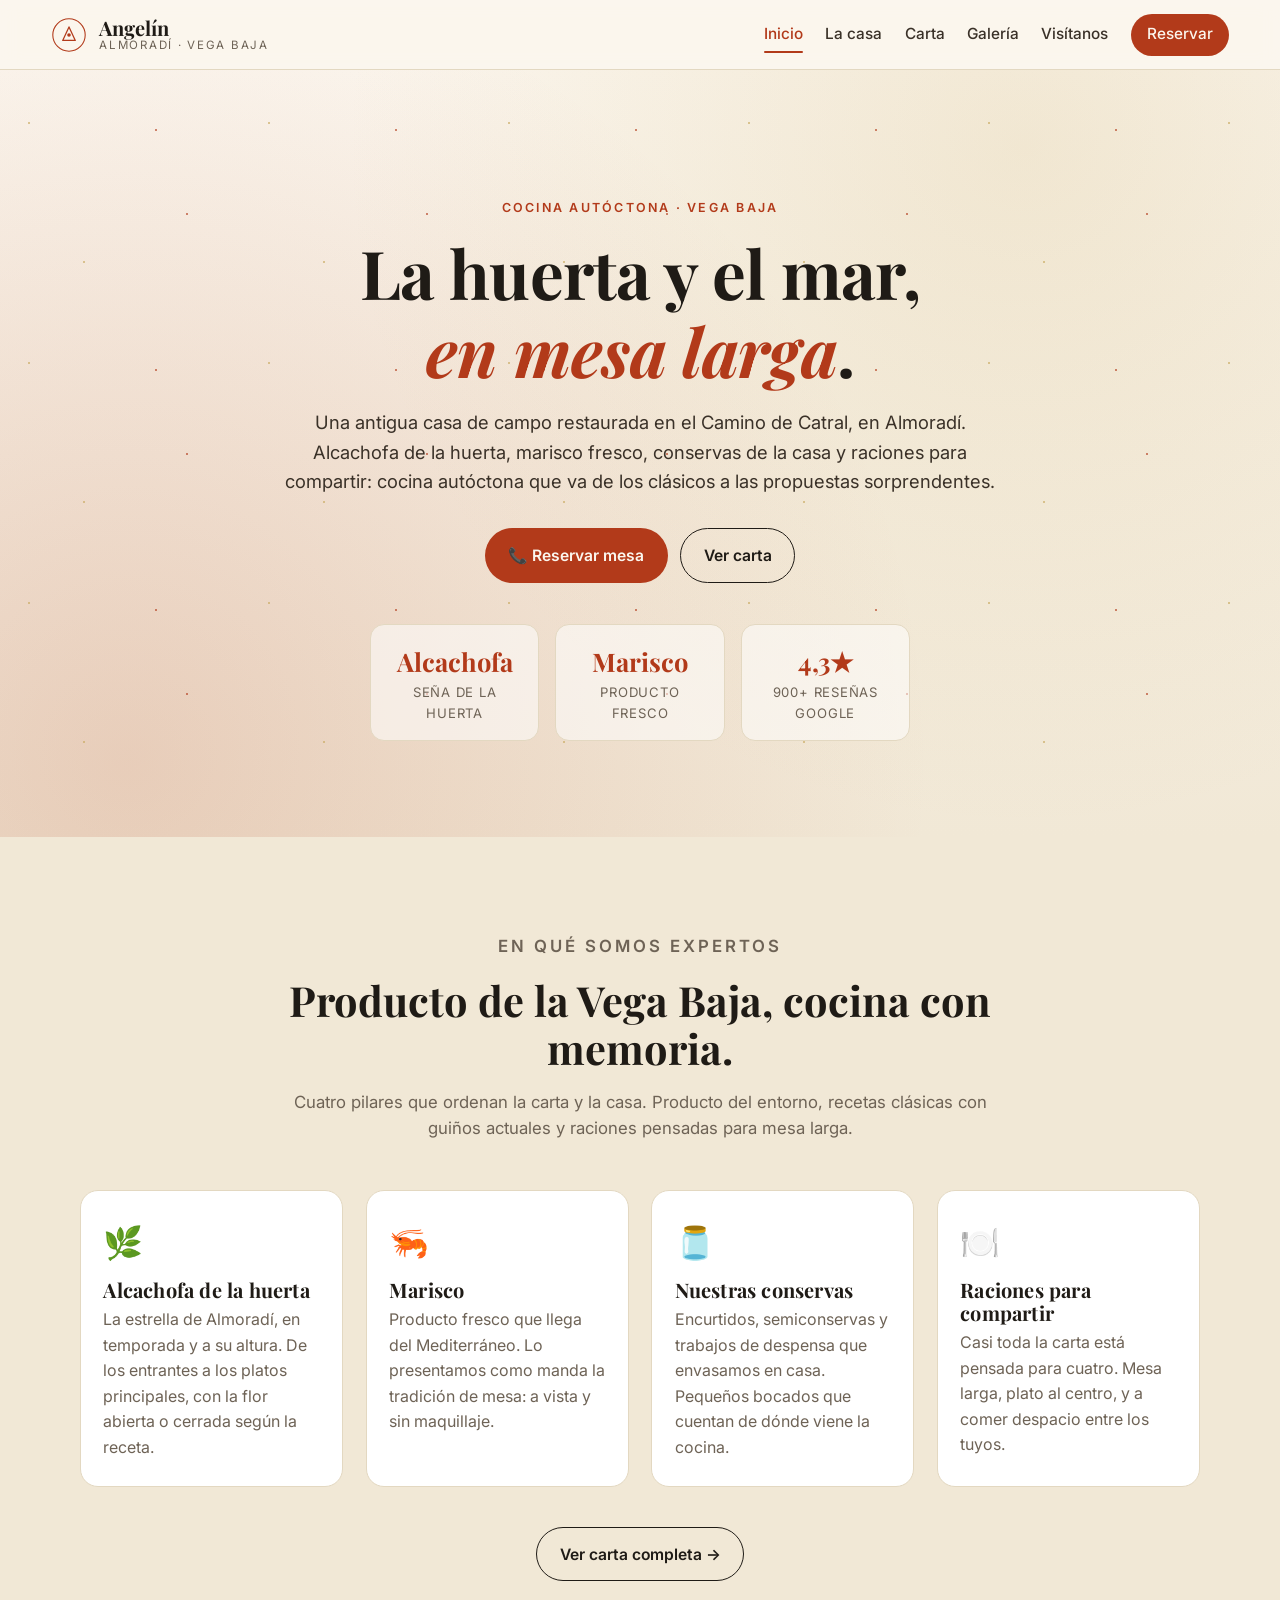
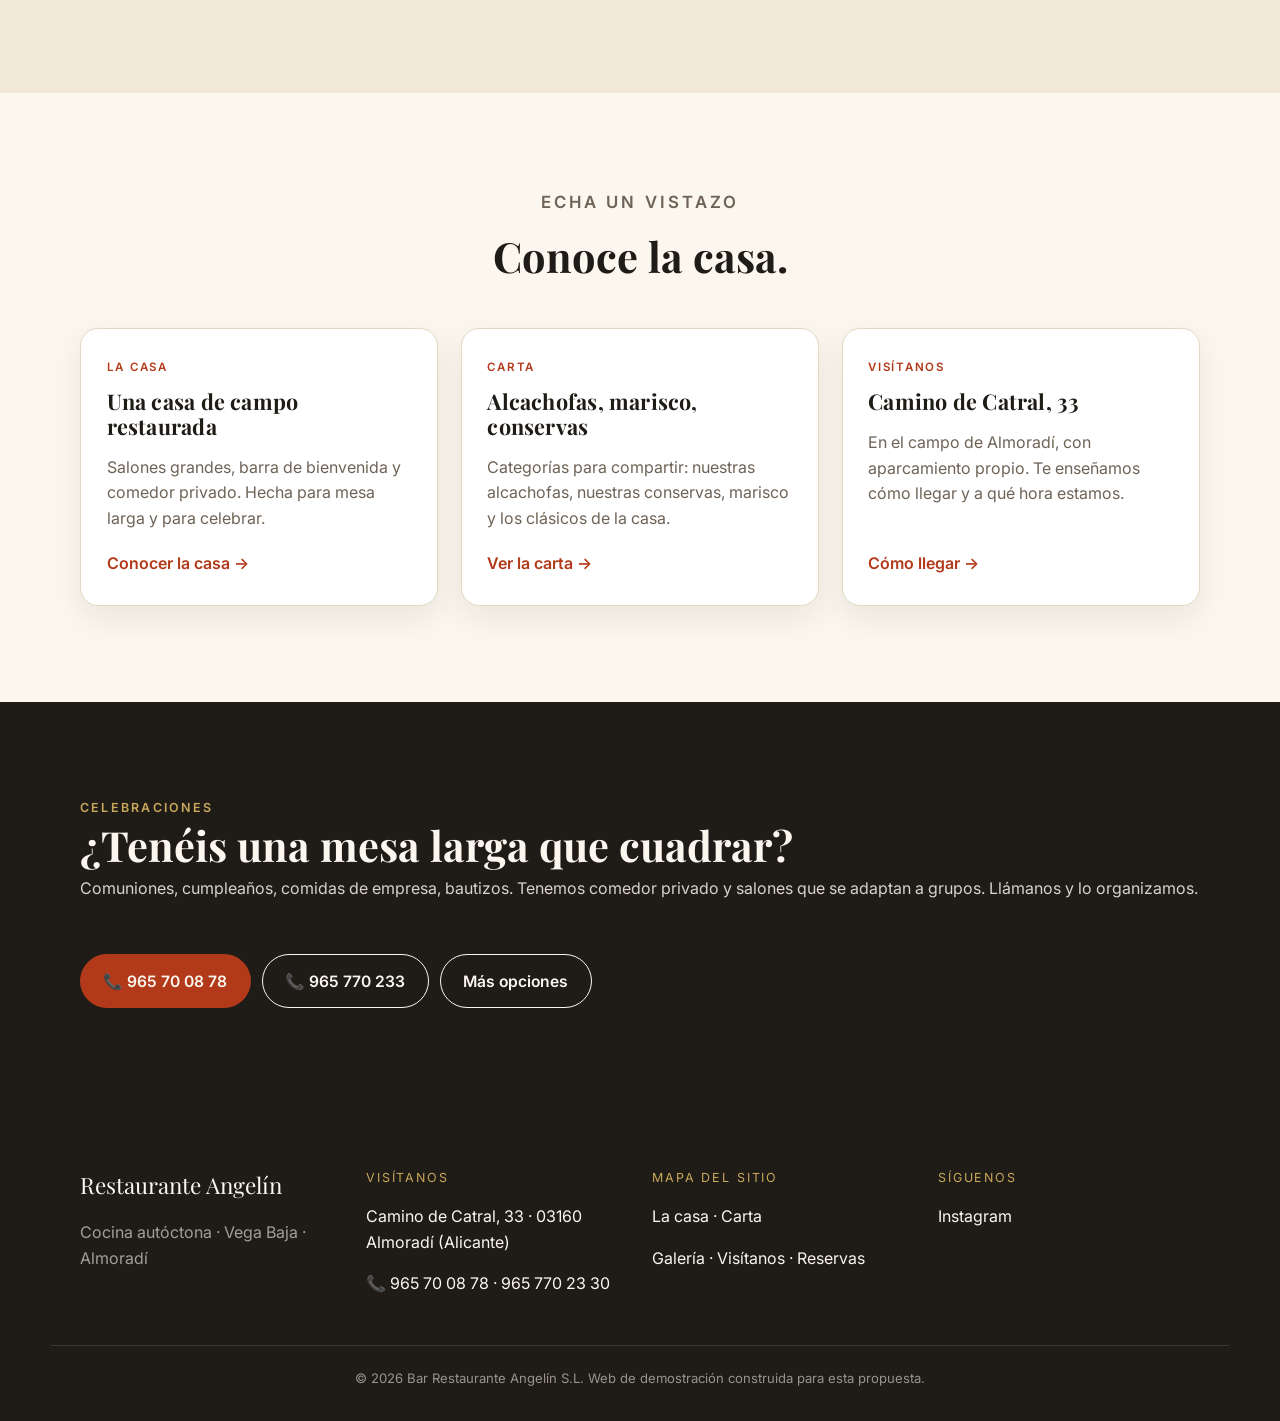
==== index.html @ 783baac9 "﻿chore: web inicial para Restaurante Angelin" ====
<!doctype html>
<html lang="es">
<head>
  <meta charset="utf-8">
  <meta name="viewport" content="width=device-width, initial-scale=1">
  <title>Restaurante Angelín — Almoradí · La huerta y el mar, en mesa larga</title>
  <meta name="description" content="Restaurante Angelín en Almoradí: cocina autóctona de la Vega Baja en una antigua casa de campo restaurada. Alcachofa de la huerta, marisco, conservas de la casa y raciones para compartir. Reservas 965 70 08 78.">
  <meta name="theme-color" content="#1f1b16">
  <link rel="icon" type="image/svg+xml" href="assets/img/favicon.svg">

  <meta property="og:type" content="restaurant">
  <meta property="og:title" content="Restaurante Angelín · Almoradí">
  <meta property="og:description" content="Cocina de la Vega Baja en una casa de campo restaurada. Alcachofa, marisco y raciones para compartir.">
  <meta property="og:locale" content="es_ES">

  <link rel="preconnect" href="https://fonts.googleapis.com">
  <link rel="preconnect" href="https://fonts.gstatic.com" crossorigin>
  <link href="https://fonts.googleapis.com/css2?family=Inter:wght@400;500;600&family=Playfair+Display:ital,wght@0,500;0,700;1,500&display=swap" rel="stylesheet">
  <link rel="stylesheet" href="assets/css/styles.css">

  <script type="application/ld+json">
  {
    "@context": "https://schema.org",
    "@type": "Restaurant",
    "name": "Bar Restaurante Angelín",
    "telephone": "+34965700878",
    "priceRange": "€€€",
    "servesCuisine": ["Mediterránea", "Vega Baja", "Marisco", "Tradicional"],
    "address": {
      "@type": "PostalAddress",
      "streetAddress": "Camino de Catral, 33",
      "addressLocality": "Almoradí",
      "addressRegion": "Alicante",
      "postalCode": "03160",
      "addressCountry": "ES"
    },
    "sameAs": [
      "https://www.instagram.com/barrestauranteangelin/",
      "https://restauranteangelin.webnode.es/"
    ]
  }
  </script>
</head>
<body>
<a class="skip-link" href="#contenido">Saltar al contenido</a>

<header class="site-header">
  <a class="brand" href="index.html" aria-label="Inicio">
    <span class="brand-mark" aria-hidden="true">
      <svg viewBox="0 0 40 40" width="36" height="36"><circle cx="20" cy="20" r="18" fill="none" stroke="currentColor" stroke-width="1.2"/><path d="M13 26 L20 11 L27 26 Z" fill="none" stroke="currentColor" stroke-width="1.4" stroke-linejoin="round"/><circle cx="20" cy="20" r="2" fill="currentColor"/></svg>
    </span>
    <span class="brand-text">
      <span class="brand-name">Angelín</span>
      <span class="brand-since">Almoradí · Vega Baja</span>
    </span>
  </a>
  <button class="nav-toggle" type="button" aria-expanded="false" aria-controls="menu-principal"><span class="sr-only">Abrir menú</span><span class="bars" aria-hidden="true"></span></button>
  <nav id="menu-principal" class="site-nav" aria-label="Principal">
    <a href="index.html" class="is-active">Inicio</a>
    <a href="historia.html">La casa</a>
    <a href="carta.html">Carta</a>
    <a href="galeria.html">Galería</a>
    <a href="visitanos.html">Visítanos</a>
    <a href="reservas.html" class="nav-cta">Reservar</a>
  </nav>
</header>

<main id="contenido">

  <section class="hero">
    <div class="hero-art" aria-hidden="true"></div>
    <div class="hero-inner">
      <p class="kicker">Cocina autóctona · Vega Baja</p>
      <h1>La huerta y el mar,<br><em>en mesa larga</em>.</h1>
      <p class="lede">Una antigua casa de campo restaurada en el Camino de Catral, en Almoradí. Alcachofa de la huerta, marisco fresco, conservas de la casa y raciones para compartir: cocina autóctona que va de los clásicos a las propuestas sorprendentes.</p>
      <div class="hero-cta">
        <a class="btn btn-primary" href="reservas.html">📞 Reservar mesa</a>
        <a class="btn btn-ghost" href="carta.html">Ver carta</a>
      </div>
      <ul class="hero-stats" role="list">
        <li><strong>Alcachofa</strong><span>seña de la huerta</span></li>
        <li><strong>Marisco</strong><span>producto fresco</span></li>
        <li><strong>4,3★</strong><span>900+ reseñas Google</span></li>
      </ul>
    </div>
  </section>

  <section class="section section-cocina">
    <div class="container">
      <header class="section-head">
        <p class="kicker">En qué somos expertos</p>
        <h2>Producto de la Vega Baja, cocina con memoria.</h2>
        <p>Cuatro pilares que ordenan la carta y la casa. Producto del entorno, recetas clásicas con guiños actuales y raciones pensadas para mesa larga.</p>
      </header>
      <ul class="pillars" role="list">
        <li>
          <span class="pillar-icon" aria-hidden="true">🌿</span>
          <h3>Alcachofa de la huerta</h3>
          <p>La estrella de Almoradí, en temporada y a su altura. De los entrantes a los platos principales, con la flor abierta o cerrada según la receta.</p>
        </li>
        <li>
          <span class="pillar-icon" aria-hidden="true">🦐</span>
          <h3>Marisco</h3>
          <p>Producto fresco que llega del Mediterráneo. Lo presentamos como manda la tradición de mesa: a vista y sin maquillaje.</p>
        </li>
        <li>
          <span class="pillar-icon" aria-hidden="true">🫙</span>
          <h3>Nuestras conservas</h3>
          <p>Encurtidos, semiconservas y trabajos de despensa que envasamos en casa. Pequeños bocados que cuentan de dónde viene la cocina.</p>
        </li>
        <li>
          <span class="pillar-icon" aria-hidden="true">🍽️</span>
          <h3>Raciones para compartir</h3>
          <p>Casi toda la carta está pensada para cuatro. Mesa larga, plato al centro, y a comer despacio entre los tuyos.</p>
        </li>
      </ul>
      <p class="centered-cta"><a class="btn btn-ghost" href="carta.html">Ver carta completa →</a></p>
    </div>
  </section>

  <section class="section section-explora">
    <div class="container">
      <header class="section-head">
        <p class="kicker">Echa un vistazo</p>
        <h2>Conoce la casa.</h2>
      </header>
      <div class="explore-grid">
        <a class="explore-card" href="historia.html">
          <span class="explore-tag">La casa</span>
          <h3>Una casa de campo restaurada</h3>
          <p>Salones grandes, barra de bienvenida y comedor privado. Hecha para mesa larga y para celebrar.</p>
          <span class="explore-link">Conocer la casa →</span>
        </a>
        <a class="explore-card" href="carta.html">
          <span class="explore-tag">Carta</span>
          <h3>Alcachofas, marisco, conservas</h3>
          <p>Categorías para compartir: nuestras alcachofas, nuestras conservas, marisco y los clásicos de la casa.</p>
          <span class="explore-link">Ver la carta →</span>
        </a>
        <a class="explore-card" href="visitanos.html">
          <span class="explore-tag">Visítanos</span>
          <h3>Camino de Catral, 33</h3>
          <p>En el campo de Almoradí, con aparcamiento propio. Te enseñamos cómo llegar y a qué hora estamos.</p>
          <span class="explore-link">Cómo llegar →</span>
        </a>
      </div>
    </div>
  </section>

  <section class="section section-reservas">
    <div class="container reserve-strip">
      <div>
        <p class="kicker">Celebraciones</p>
        <h2>¿Tenéis una mesa larga que cuadrar?</h2>
        <p>Comuniones, cumpleaños, comidas de empresa, bautizos. Tenemos comedor privado y salones que se adaptan a grupos. Llámanos y lo organizamos.</p>
      </div>
      <div class="reserve-actions">
        <a class="btn btn-primary" href="tel:+34965700878">📞 965 70 08 78</a>
        <a class="btn btn-ghost" href="tel:+34965770233">📞 965 770 233</a>
        <a class="btn btn-ghost" href="reservas.html">Más opciones</a>
      </div>
    </div>
  </section>

</main>

<footer class="site-footer">
  <div class="container footer-grid">
    <div>
      <p class="footer-brand">Restaurante Angelín</p>
      <p class="muted">Cocina autóctona · Vega Baja · Almoradí</p>
    </div>
    <div>
      <p class="footer-title">Visítanos</p>
      <p>Camino de Catral, 33 · 03160 Almoradí (Alicante)</p>
      <p>📞 965 70 08 78 · 965 770 23 30</p>
    </div>
    <div>
      <p class="footer-title">Mapa del sitio</p>
      <p><a href="historia.html">La casa</a> · <a href="carta.html">Carta</a></p>
      <p><a href="galeria.html">Galería</a> · <a href="visitanos.html">Visítanos</a> · <a href="reservas.html">Reservas</a></p>
    </div>
    <div>
      <p class="footer-title">Síguenos</p>
      <p><a href="https://www.instagram.com/barrestauranteangelin/" rel="noopener" target="_blank">Instagram</a></p>
    </div>
  </div>
  <p class="legal">© <span id="anyo"></span> Bar Restaurante Angelín S.L. Web de demostración construida para esta propuesta.</p>
</footer>

<script src="assets/js/main.js" defer></script>
</body>
</html>
---- assets/css/styles.css ----
/* ============ Cervecería El Ángel — estilos ============ */
:root {
  --cream: #fbf6ee;
  --cream-2: #f1e8d6;
  --ink: #1f1b16;
  --ink-2: #3a3128;
  --muted: #6e6356;
  --line: #e3d8c1;
  --terracota: #b23a1a;
  --terracota-d: #8c2d12;
  --oro: #c8a85b;
  --shadow: 0 12px 32px rgba(31, 27, 22, 0.08);
}

* { box-sizing: border-box; }
html { scroll-behavior: smooth; }
body {
  margin: 0;
  font-family: "Inter", system-ui, -apple-system, "Segoe UI", sans-serif;
  font-size: 16px;
  line-height: 1.6;
  color: var(--ink);
  background: var(--cream);
  -webkit-font-smoothing: antialiased;
}

img { max-width: 100%; display: block; }
a { color: var(--terracota); text-decoration: none; }
a:hover, a:focus-visible { text-decoration: underline; text-underline-offset: 3px; }

h1, h2, h3, h4 { font-family: "Playfair Display", Georgia, serif; font-weight: 700; line-height: 1.15; margin: 0 0 .5em; color: var(--ink); }
h1 { font-size: clamp(2.4rem, 5.5vw, 4.2rem); letter-spacing: -0.01em; }
h2 { font-size: clamp(1.8rem, 3.4vw, 2.6rem); }
h3 { font-size: 1.2rem; letter-spacing: 0.01em; }
em { font-style: italic; color: var(--terracota); }

.kicker {
  text-transform: uppercase;
  letter-spacing: 0.18em;
  font-size: 0.78rem;
  color: var(--terracota);
  font-weight: 600;
  margin: 0 0 1rem;
}

.muted { color: var(--muted); }
.small { font-size: 0.85rem; }
.sr-only { position: absolute; width: 1px; height: 1px; overflow: hidden; clip: rect(0 0 0 0); white-space: nowrap; }

.skip-link {
  position: absolute; left: -9999px; top: 0;
  background: var(--ink); color: var(--cream); padding: 12px 16px; z-index: 100;
}
.skip-link:focus { left: 12px; top: 12px; }

.container { width: min(1120px, 92vw); margin: 0 auto; }

/* -------- Header -------- */
.site-header {
  position: sticky; top: 0; z-index: 50;
  display: flex; align-items: center; justify-content: space-between;
  gap: 1rem; padding: 0.85rem 4vw;
  background: rgba(251, 246, 238, 0.86);
  backdrop-filter: saturate(140%) blur(10px);
  -webkit-backdrop-filter: saturate(140%) blur(10px);
  border-bottom: 1px solid var(--line);
}
.brand { display: inline-flex; align-items: center; gap: 0.75rem; color: var(--ink); text-decoration: none; }
.brand-mark { color: var(--terracota); display: inline-flex; }
.brand-text { display: flex; flex-direction: column; line-height: 1.1; }
.brand-name { font-family: "Playfair Display", Georgia, serif; font-weight: 700; font-size: 1.25rem; }
.brand-since { font-size: 0.72rem; letter-spacing: 0.15em; text-transform: uppercase; color: var(--muted); }
.site-nav { display: flex; gap: 1.4rem; align-items: center; }
.site-nav a { color: var(--ink-2); font-weight: 500; font-size: 0.96rem; text-decoration: none; }
.site-nav a:hover { color: var(--terracota); }
.nav-cta {
  background: var(--terracota); color: var(--cream) !important;
  padding: 0.55rem 1rem; border-radius: 999px;
}
.nav-cta:hover { background: var(--terracota-d); text-decoration: none; }

.nav-toggle { display: none; background: none; border: 0; cursor: pointer; padding: 8px; }
.nav-toggle .bars,
.nav-toggle .bars::before,
.nav-toggle .bars::after {
  display: block; width: 22px; height: 2px; background: var(--ink); position: relative;
}
.nav-toggle .bars::before, .nav-toggle .bars::after { content: ""; position: absolute; left: 0; }
.nav-toggle .bars::before { top: -6px; }
.nav-toggle .bars::after { top: 6px; }

@media (max-width: 760px) {
  .nav-toggle { display: block; }
  .site-nav {
    position: absolute; top: 100%; right: 4vw; left: 4vw;
    flex-direction: column; align-items: stretch; gap: 0;
    background: var(--cream); border: 1px solid var(--line); border-radius: 14px;
    padding: 0.5rem; margin-top: 0.5rem; box-shadow: var(--shadow);
    transform: translateY(-8px); opacity: 0; pointer-events: none;
    transition: opacity .18s ease, transform .18s ease;
  }
  .site-nav a { padding: 0.7rem 0.9rem; border-radius: 8px; }
  .site-nav.is-open { transform: translateY(0); opacity: 1; pointer-events: auto; }
}

/* -------- Buttons -------- */
.btn {
  display: inline-flex; align-items: center; gap: 0.45rem;
  padding: 0.85rem 1.4rem;
  border-radius: 999px; border: 1px solid transparent;
  font-weight: 600; font-size: 0.98rem; cursor: pointer;
  text-decoration: none; transition: transform .15s ease, background .15s ease, color .15s ease, border-color .15s ease;
}
.btn:hover { text-decoration: none; transform: translateY(-1px); }
.btn-primary { background: var(--terracota); color: var(--cream); }
.btn-primary:hover { background: var(--terracota-d); color: var(--cream); }
.btn-ghost { background: transparent; color: var(--ink); border-color: var(--ink); }
.btn-ghost:hover { background: var(--ink); color: var(--cream); }

/* -------- Hero -------- */
.hero {
  position: relative; isolation: isolate;
  padding: clamp(5rem, 10vw, 8rem) 4vw clamp(4rem, 8vw, 6rem);
  background:
    radial-gradient(circle at 80% 10%, rgba(200, 168, 91, 0.18), transparent 55%),
    radial-gradient(circle at 10% 90%, rgba(178, 58, 26, 0.16), transparent 60%),
    linear-gradient(180deg, var(--cream) 0%, var(--cream-2) 100%);
  overflow: hidden;
}
.hero-art {
  position: absolute; inset: 0; z-index: -1; opacity: 0.6;
  background-image:
    radial-gradient(2px 2px at 12% 22%, var(--oro) 50%, transparent 51%),
    radial-gradient(2px 2px at 78% 60%, var(--terracota) 50%, transparent 51%),
    radial-gradient(2px 2px at 35% 80%, var(--oro) 50%, transparent 51%),
    radial-gradient(2px 2px at 65% 25%, var(--terracota) 50%, transparent 51%);
  background-size: 240px 240px;
  filter: blur(0.2px);
}
.hero-inner { max-width: 880px; margin: 0 auto; text-align: center; }
.hero h1 { margin: 0 0 1.2rem; }
.hero .lede { font-size: 1.15rem; color: var(--ink-2); max-width: 60ch; margin: 0 auto 2rem; }
.hero-cta { display: flex; gap: 0.8rem; justify-content: center; flex-wrap: wrap; margin-bottom: 2.6rem; }

.hero-stats {
  list-style: none; padding: 0; margin: 0;
  display: grid; grid-template-columns: repeat(3, minmax(0,1fr));
  gap: 1rem; max-width: 540px; margin-inline: auto;
}
.hero-stats li {
  display: flex; flex-direction: column; align-items: center;
  padding: 1rem; background: rgba(255,255,255,0.55);
  border: 1px solid var(--line); border-radius: 14px;
}
.hero-stats strong { font-family: "Playfair Display", Georgia, serif; font-size: 1.6rem; color: var(--terracota); }
.hero-stats span { font-size: 0.82rem; color: var(--muted); letter-spacing: 0.06em; text-transform: uppercase; }

/* -------- Sections base -------- */
.section { padding: clamp(4rem, 8vw, 6rem) 0; }
.section-head { max-width: 720px; margin: 0 auto 3rem; text-align: center; }
.section-head h2 { margin-bottom: 0.6rem; }
.section-head p { color: var(--muted); font-size: 1.05rem; }

.two-col {
  display: grid; gap: clamp(2rem, 5vw, 4rem);
  grid-template-columns: 1fr;
}
@media (min-width: 820px) {
  .two-col { grid-template-columns: 1.05fr 0.95fr; align-items: start; }
}

/* -------- Historia -------- */
.section-historia { background: var(--cream); }
.section-historia p { color: var(--ink-2); font-size: 1.05rem; }
.quote {
  border-left: 3px solid var(--oro);
  padding: 0.4rem 0 0.4rem 1rem;
  font-style: italic; color: var(--ink-2); margin: 1.8rem 0 0;
  font-family: "Playfair Display", Georgia, serif; font-size: 1.15rem;
}
.quote span { display: block; margin-top: 0.5rem; font-style: normal; font-family: "Inter", sans-serif; font-size: 0.85rem; color: var(--muted); }

.timeline { background: #fff; border: 1px solid var(--line); border-radius: 18px; padding: 1.5rem; box-shadow: var(--shadow); }
.timeline ol { list-style: none; padding: 0; margin: 0; position: relative; }
.timeline ol::before {
  content: ""; position: absolute; left: 8px; top: 6px; bottom: 6px; width: 2px;
  background: linear-gradient(180deg, var(--oro), var(--terracota));
  border-radius: 2px;
}
.timeline li { display: grid; grid-template-columns: 110px 1fr; gap: 1rem; padding: 0.6rem 0 0.6rem 24px; position: relative; }
.timeline li::before {
  content: ""; position: absolute; left: 2px; top: 1.15rem;
  width: 14px; height: 14px; background: var(--cream);
  border: 2px solid var(--terracota); border-radius: 50%;
}
.timeline .year { font-family: "Playfair Display", Georgia, serif; color: var(--terracota); font-weight: 700; }
.timeline .event { color: var(--ink-2); }

/* -------- Cocina -------- */
.section-cocina { background: var(--cream-2); }
.pillars {
  list-style: none; padding: 0; margin: 0;
  display: grid; grid-template-columns: repeat(auto-fit, minmax(220px, 1fr));
  gap: 1.4rem;
}
.pillars li {
  background: #fff; border-radius: 18px; padding: 1.6rem 1.4rem;
  border: 1px solid var(--line); transition: transform .2s ease, box-shadow .2s ease;
}
.pillars li:hover { transform: translateY(-3px); box-shadow: var(--shadow); }
.pillar-icon { font-size: 2rem; display: block; margin-bottom: 0.6rem; }
.pillars h3 { margin: 0 0 0.4rem; font-size: 1.25rem; }
.pillars p { margin: 0; color: var(--muted); }

/* -------- Carta -------- */
.section-carta { background: var(--cream); }
.menu-grid {
  display: grid; gap: 1.4rem;
  grid-template-columns: repeat(auto-fit, minmax(260px, 1fr));
}
.menu-card {
  background: #fff; border: 1px solid var(--line); border-radius: 18px;
  padding: 1.6rem 1.4rem; box-shadow: var(--shadow);
}
.menu-card h3 {
  margin: 0 0 1rem; padding-bottom: 0.5rem;
  border-bottom: 1px dashed var(--line);
  color: var(--terracota); font-family: "Playfair Display", Georgia, serif;
}
.menu-card-feature {
  border-color: var(--oro);
  background: linear-gradient(180deg, #fffaef 0%, #ffffff 100%);
  position: relative;
}
.menu-card-feature::before {
  content: "Seña de la casa"; position: absolute; top: -10px; right: 1rem;
  font-size: 0.7rem; letter-spacing: 0.12em; text-transform: uppercase;
  background: var(--oro); color: var(--ink); padding: 4px 10px; border-radius: 999px;
  font-weight: 600;
}
.menu-card ul { list-style: none; padding: 0; margin: 0; }
.menu-card li { padding: 0.45rem 0; border-bottom: 1px dotted var(--line); color: var(--ink-2); }
.menu-card li:last-child { border-bottom: 0; }
.carta-nota { text-align: center; margin-top: 2rem; color: var(--muted); }

/* -------- Galería -------- */
.section-galeria { background: var(--cream-2); }
.gallery {
  display: grid; gap: 1rem;
  grid-template-columns: repeat(auto-fit, minmax(200px, 1fr));
}
.gallery figure {
  margin: 0; aspect-ratio: 4 / 3; position: relative; overflow: hidden;
  background: linear-gradient(135deg, var(--cream), #fff);
  border: 1px solid var(--line); border-radius: 14px;
  display: flex; align-items: center; justify-content: center;
}
.gallery figure span { font-size: 3rem; opacity: 0.7; }
.gallery figure::before {
  content: attr(data-tag);
  position: absolute; top: 10px; left: 10px;
  font-size: 0.7rem; letter-spacing: 0.12em; text-transform: uppercase;
  background: var(--ink); color: var(--cream); padding: 4px 8px; border-radius: 999px;
}
.gallery figcaption {
  position: absolute; bottom: 0; left: 0; right: 0;
  padding: 0.6rem 0.9rem; font-size: 0.9rem;
  background: linear-gradient(0deg, rgba(31,27,22,0.78), rgba(31,27,22,0));
  color: var(--cream);
}

/* -------- Reservas -------- */
.section-reservas { background: var(--ink); color: var(--cream); }
.section-reservas h2 { color: var(--cream); }
.section-reservas .kicker { color: var(--oro); }
.section-reservas p { color: rgba(251, 246, 238, 0.84); }
.reserve-actions { display: flex; gap: 0.7rem; flex-wrap: wrap; margin: 1.3rem 0 1rem; }
.section-reservas .btn-ghost { color: var(--cream); border-color: var(--cream); }
.section-reservas .btn-ghost:hover { background: var(--cream); color: var(--ink); }

.contact-form {
  background: rgba(255, 255, 255, 0.04);
  border: 1px solid rgba(251, 246, 238, 0.18);
  border-radius: 18px; padding: 1.8rem;
}
.form-title { font-family: "Playfair Display", Georgia, serif; font-size: 1.4rem; margin: 0 0 1rem; }
.contact-form label { display: block; margin-bottom: 1rem; font-size: 0.92rem; }
.contact-form input, .contact-form textarea {
  width: 100%; margin-top: 0.4rem; padding: 0.75rem 0.9rem;
  background: rgba(251, 246, 238, 0.06); color: var(--cream);
  border: 1px solid rgba(251, 246, 238, 0.25); border-radius: 10px;
  font: inherit;
}
.contact-form input:focus, .contact-form textarea:focus {
  outline: 2px solid var(--oro); outline-offset: 2px; border-color: var(--oro);
}
.contact-form .btn { width: 100%; justify-content: center; margin-top: 0.4rem; }

/* -------- Horario -------- */
.section-horario { background: var(--cream); }
.hours { width: 100%; border-collapse: collapse; margin: 1rem 0 1.5rem; }
.hours th, .hours td { text-align: left; padding: 0.75rem 0; border-bottom: 1px dashed var(--line); font-weight: 500; }
.hours th { color: var(--ink); width: 40%; }
.hours td { color: var(--ink-2); }
.badge-closed {
  display: inline-block; background: var(--terracota); color: var(--cream);
  padding: 2px 10px; border-radius: 999px; font-size: 0.78rem; letter-spacing: 0.05em;
}
address { font-style: normal; color: var(--ink-2); line-height: 1.7; }
.map-wrap {
  border-radius: 18px; overflow: hidden; border: 1px solid var(--line);
  box-shadow: var(--shadow); aspect-ratio: 4 / 3; background: #eaeaea;
}
.map-wrap iframe { width: 100%; height: 100%; border: 0; display: block; }

/* -------- Footer -------- */
.site-footer { background: var(--ink); color: var(--cream); padding: 3rem 4vw 2rem; }
.footer-grid {
  display: grid; gap: 1.5rem;
  grid-template-columns: repeat(auto-fit, minmax(220px, 1fr));
  margin-bottom: 2rem;
}
.footer-brand { font-family: "Playfair Display", Georgia, serif; font-size: 1.4rem; margin: 0 0 0.3rem; }
.footer-title { text-transform: uppercase; letter-spacing: 0.15em; font-size: 0.78rem; color: var(--oro); margin: 0 0 0.4rem; }
.site-footer a { color: var(--cream); }
.site-footer .muted { color: rgba(251, 246, 238, 0.6); }
.legal { text-align: center; font-size: 0.82rem; color: rgba(251, 246, 238, 0.55); border-top: 1px solid rgba(251, 246, 238, 0.12); padding-top: 1.4rem; margin: 0; }

/* -------- Active nav link -------- */
.site-nav a.is-active { color: var(--terracota); }
.site-nav a.is-active:not(.nav-cta) {
  position: relative;
}
.site-nav a.is-active:not(.nav-cta)::after {
  content: ""; position: absolute; left: 0; right: 0; bottom: -6px;
  height: 2px; background: var(--terracota); border-radius: 2px;
}
.site-nav a.nav-cta.is-active { background: var(--terracota-d); }

/* -------- Page header (sub pages) -------- */
.page-header {
  padding: clamp(4rem, 7vw, 6rem) 4vw clamp(2.5rem, 5vw, 4rem);
  background:
    radial-gradient(circle at 85% 10%, rgba(200, 168, 91, 0.16), transparent 55%),
    linear-gradient(180deg, var(--cream) 0%, var(--cream-2) 100%);
  border-bottom: 1px solid var(--line);
  text-align: center;
}
.page-header .container { max-width: 820px; }
.page-header h1 {
  font-size: clamp(2rem, 4.4vw, 3.2rem);
  margin: 0.2rem 0 1rem;
}
.page-header .lede {
  color: var(--ink-2); font-size: 1.08rem;
  max-width: 60ch; margin: 0 auto;
}

/* -------- Centered CTA row -------- */
.centered-cta {
  text-align: center; margin-top: 2.5rem;
  display: flex; gap: 0.7rem; justify-content: center; flex-wrap: wrap;
}

/* -------- Explore grid (home cards) -------- */
.section-explora { background: var(--cream); }
.explore-grid {
  display: grid; gap: 1.4rem;
  grid-template-columns: repeat(auto-fit, minmax(260px, 1fr));
}
.explore-card {
  display: flex; flex-direction: column; gap: 0.6rem;
  background: #fff; border: 1px solid var(--line); border-radius: 18px;
  padding: 1.8rem 1.6rem; box-shadow: var(--shadow);
  color: var(--ink); text-decoration: none;
  transition: transform .2s ease, border-color .2s ease;
}
.explore-card:hover {
  transform: translateY(-3px); border-color: var(--oro); text-decoration: none;
}
.explore-tag {
  display: inline-block; width: max-content;
  font-size: 0.72rem; text-transform: uppercase; letter-spacing: 0.15em;
  color: var(--terracota); font-weight: 600;
}
.explore-card h3 { margin: 0.2rem 0 0.4rem; font-size: 1.35rem; }
.explore-card p { margin: 0 0 0.6rem; color: var(--muted); }
.explore-link {
  margin-top: auto; color: var(--terracota); font-weight: 600;
}

/* -------- Reserve strip (compact banner) -------- */
.reserve-strip {
  display: flex; align-items: center; justify-content: space-between;
  gap: 2rem; flex-wrap: wrap;
}
.reserve-strip h2 { margin: 0.2rem 0 0.4rem; }
.reserve-strip p { margin: 0; }
@media (max-width: 720px) {
  .reserve-strip { flex-direction: column; align-items: flex-start; }
}

/* -------- Accessibility -------- */
@media (prefers-reduced-motion: reduce) {
  * { transition: none !important; animation: none !important; scroll-behavior: auto !important; }
}
:focus-visible { outline: 2px solid var(--terracota); outline-offset: 3px; border-radius: 6px; }
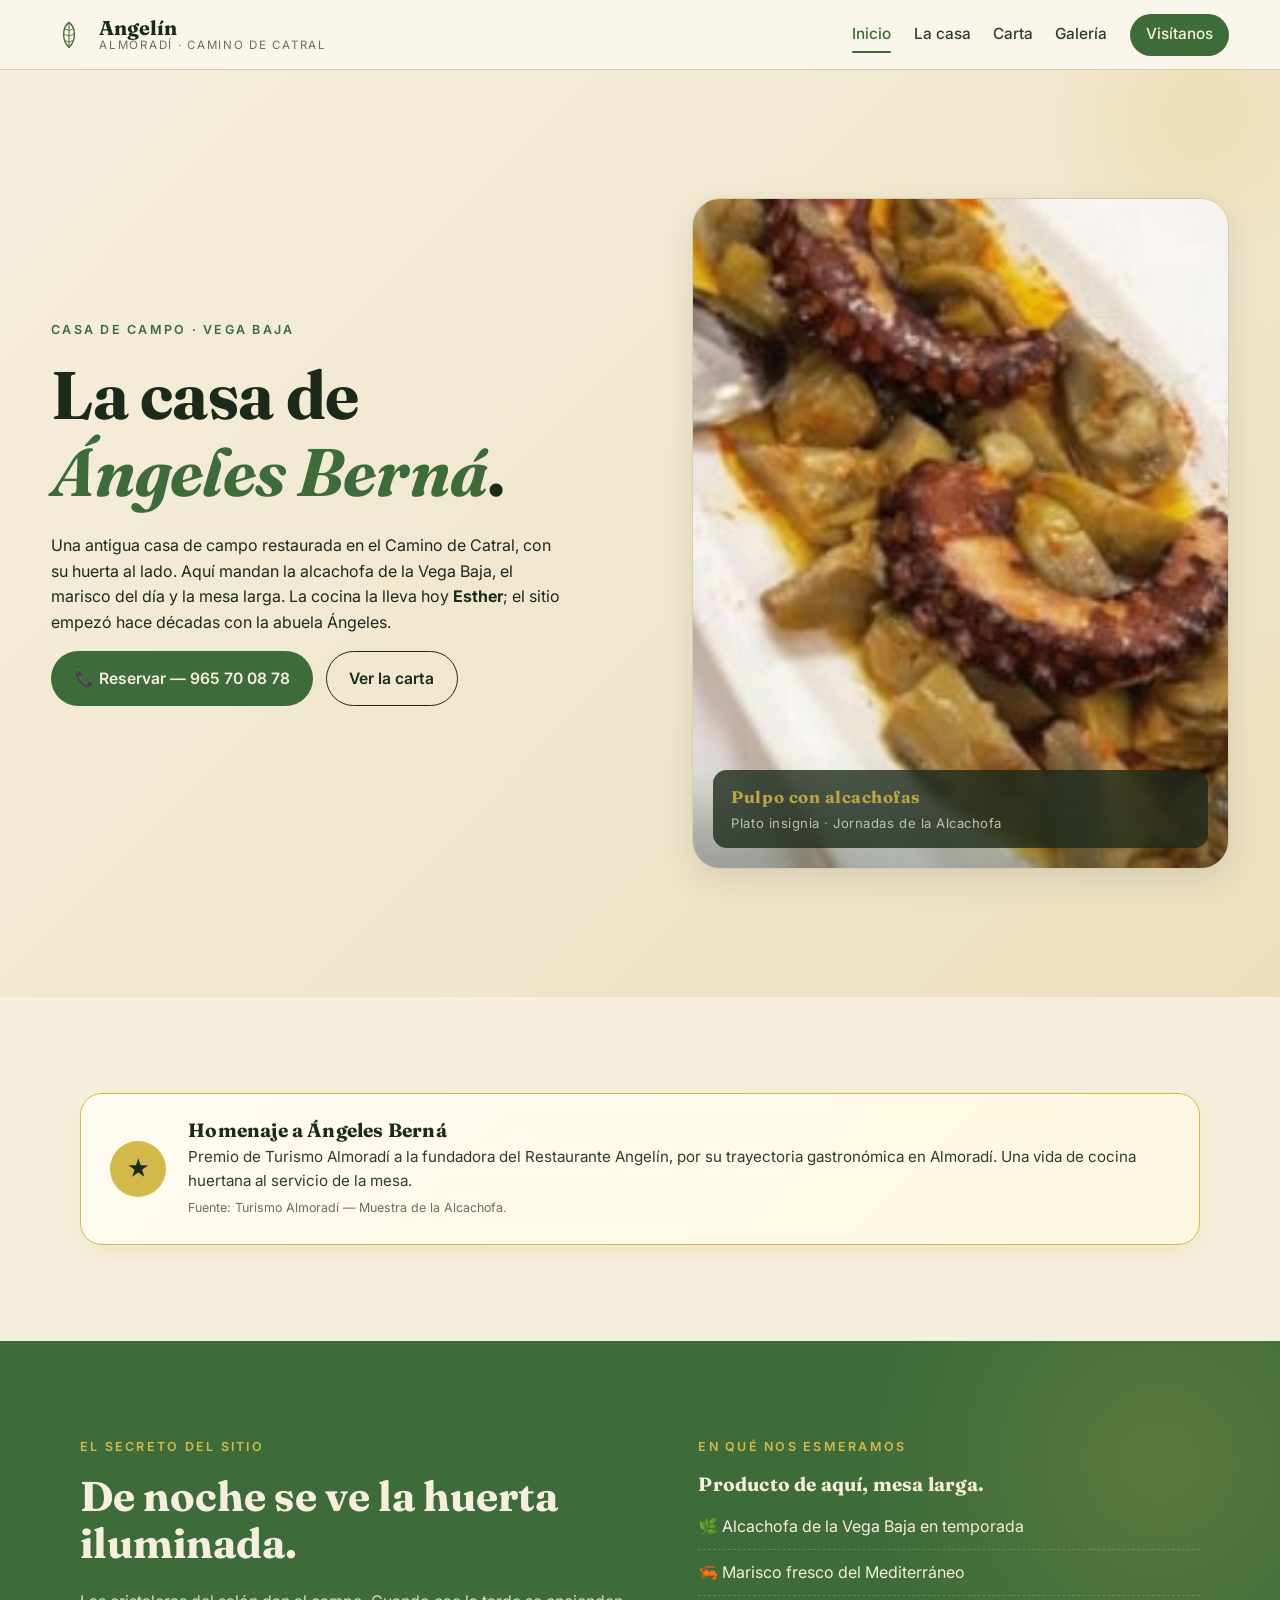
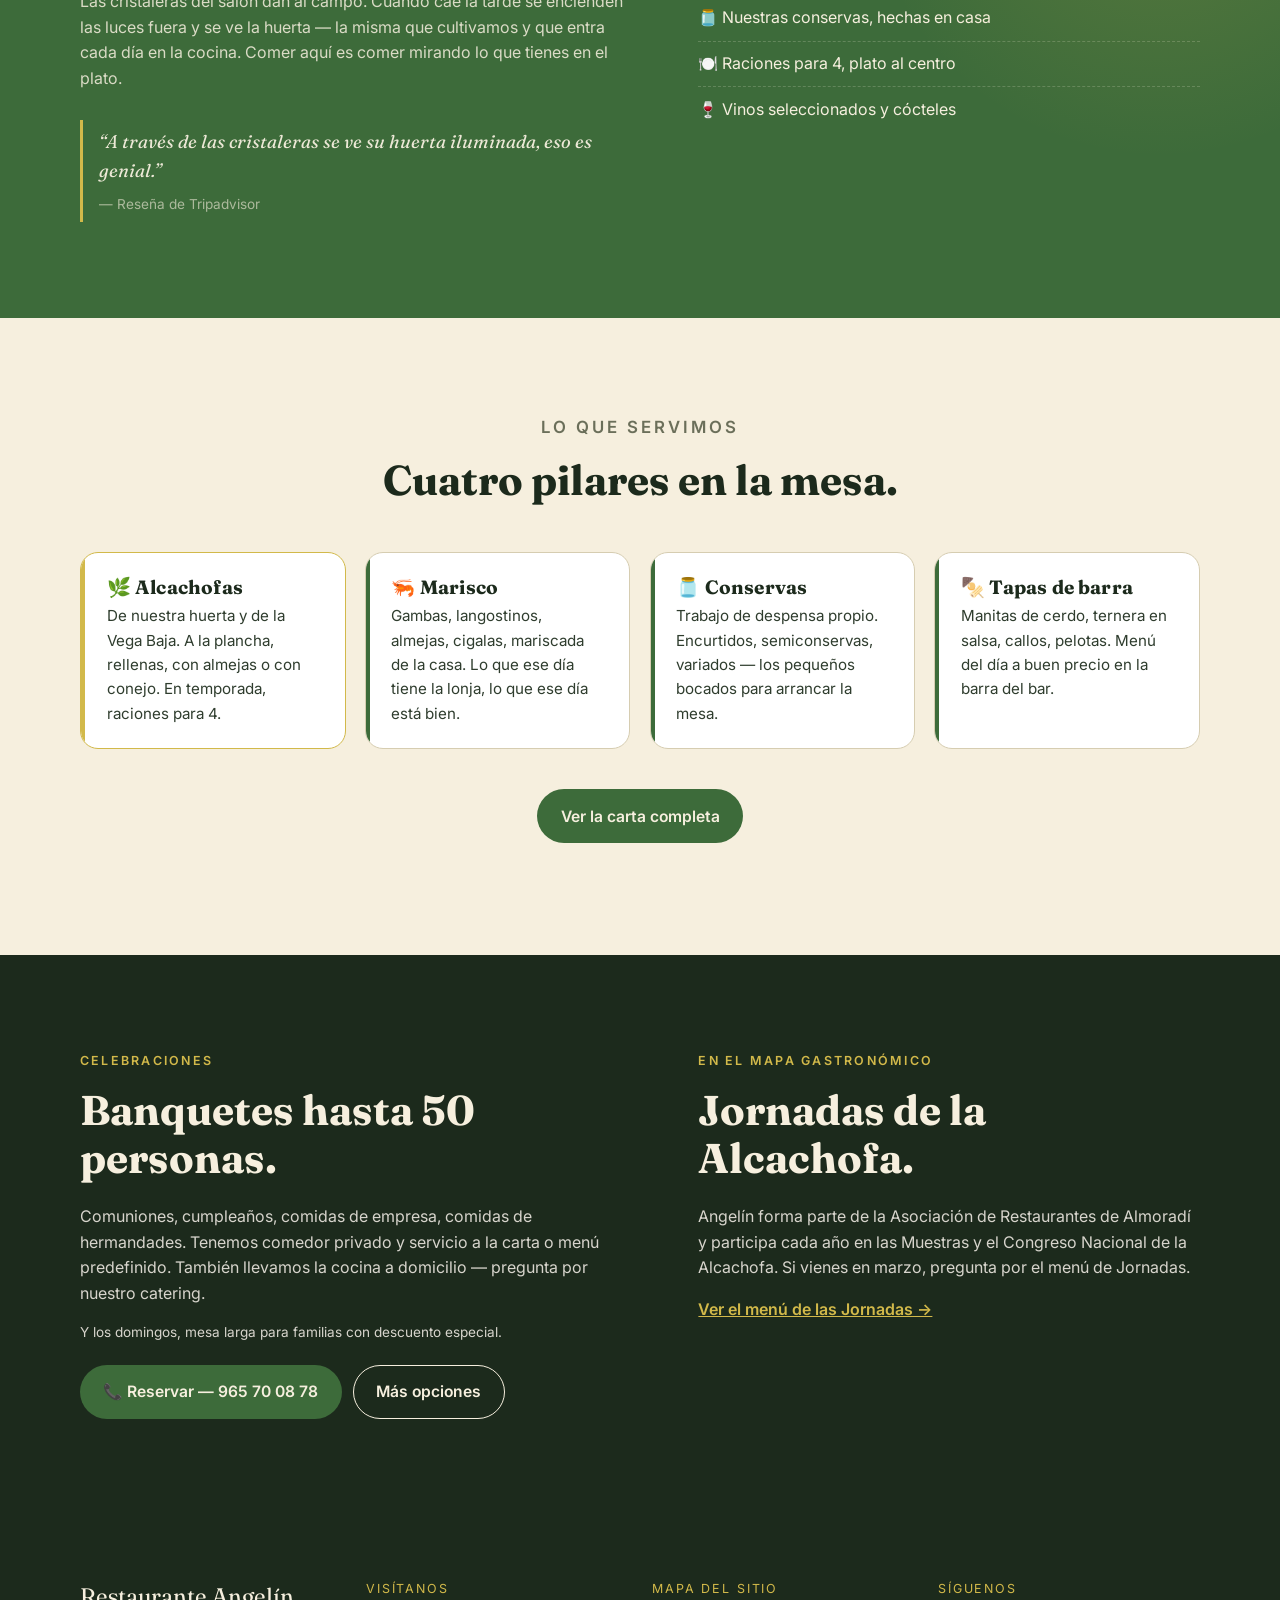
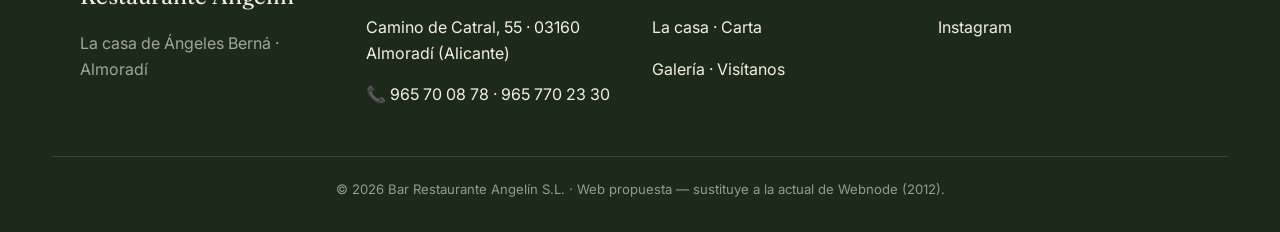
==== commit 0b37d853: "﻿feat: replanteamiento completo de Angelin - Investigacion nueva: fundadora Angeles Berna (premio Tu" ====
--- a/index.html
+++ b/index.html
@@ -3,19 +3,19 @@
 <head>
   <meta charset="utf-8">
   <meta name="viewport" content="width=device-width, initial-scale=1">
-  <title>Restaurante Angelín — Almoradí · La huerta y el mar, en mesa larga</title>
-  <meta name="description" content="Restaurante Angelín en Almoradí: cocina autóctona de la Vega Baja en una antigua casa de campo restaurada. Alcachofa de la huerta, marisco, conservas de la casa y raciones para compartir. Reservas 965 70 08 78.">
-  <meta name="theme-color" content="#1f1b16">
+  <title>Restaurante Angelín — Almoradí · La casa de Ángeles Berná</title>
+  <meta name="description" content="Restaurante Angelín en Almoradí: casa de campo restaurada con huerta propia, fundada por Ángeles Berná. Alcachofas de la Vega Baja, marisco, raciones para compartir y comedor privado para banquetes. Reservas 965 70 08 78.">
+  <meta name="theme-color" content="#1c2a1c">
   <link rel="icon" type="image/svg+xml" href="assets/img/favicon.svg">
 
   <meta property="og:type" content="restaurant">
   <meta property="og:title" content="Restaurante Angelín · Almoradí">
-  <meta property="og:description" content="Cocina de la Vega Baja en una casa de campo restaurada. Alcachofa, marisco y raciones para compartir.">
+  <meta property="og:description" content="La casa de Ángeles Berná. Alcachofa de la Vega Baja, marisco y mesa larga en una antigua casa de campo restaurada.">
   <meta property="og:locale" content="es_ES">
 
   <link rel="preconnect" href="https://fonts.googleapis.com">
   <link rel="preconnect" href="https://fonts.gstatic.com" crossorigin>
-  <link href="https://fonts.googleapis.com/css2?family=Inter:wght@400;500;600&family=Playfair+Display:ital,wght@0,500;0,700;1,500&display=swap" rel="stylesheet">
+  <link href="https://fonts.googleapis.com/css2?family=Inter:wght@400;500;600&family=Fraunces:opsz,wght@9..144,400;9..144,600;9..144,700&display=swap" rel="stylesheet">
   <link rel="stylesheet" href="assets/css/styles.css">
 
   <script type="application/ld+json">
@@ -23,20 +23,20 @@
     "@context": "https://schema.org",
     "@type": "Restaurant",
     "name": "Bar Restaurante Angelín",
+    "founder": { "@type": "Person", "name": "Ángeles Berná" },
     "telephone": "+34965700878",
     "priceRange": "€€€",
     "servesCuisine": ["Mediterránea", "Vega Baja", "Marisco", "Tradicional"],
     "address": {
       "@type": "PostalAddress",
-      "streetAddress": "Camino de Catral, 33",
+      "streetAddress": "Camino de Catral, 55",
       "addressLocality": "Almoradí",
       "addressRegion": "Alicante",
       "postalCode": "03160",
       "addressCountry": "ES"
     },
     "sameAs": [
-      "https://www.instagram.com/barrestauranteangelin/",
-      "https://restauranteangelin.webnode.es/"
+      "https://www.instagram.com/barrestauranteangelin/"
     ]
   }
   </script>
@@ -47,11 +47,15 @@
 <header class="site-header">
   <a class="brand" href="index.html" aria-label="Inicio">
     <span class="brand-mark" aria-hidden="true">
-      <svg viewBox="0 0 40 40" width="36" height="36"><circle cx="20" cy="20" r="18" fill="none" stroke="currentColor" stroke-width="1.2"/><path d="M13 26 L20 11 L27 26 Z" fill="none" stroke="currentColor" stroke-width="1.4" stroke-linejoin="round"/><circle cx="20" cy="20" r="2" fill="currentColor"/></svg>
+      <svg viewBox="0 0 40 40" width="36" height="36">
+        <path d="M20 6 C12 12, 12 26, 20 34 C28 26, 28 12, 20 6 Z" fill="none" stroke="currentColor" stroke-width="1.5" stroke-linejoin="round"/>
+        <path d="M20 6 L20 34" stroke="currentColor" stroke-width="1.1"/>
+        <path d="M15 13 L20 15 M25 13 L20 15 M14 19 L20 21 M26 19 L20 21 M16 26 L20 28 M24 26 L20 28" stroke="currentColor" stroke-width="0.9" fill="none"/>
+      </svg>
     </span>
     <span class="brand-text">
       <span class="brand-name">Angelín</span>
-      <span class="brand-since">Almoradí · Vega Baja</span>
+      <span class="brand-since">Almoradí · Camino de Catral</span>
     </span>
   </a>
   <button class="nav-toggle" type="button" aria-expanded="false" aria-controls="menu-principal"><span class="sr-only">Abrir menú</span><span class="bars" aria-hidden="true"></span></button>
@@ -60,104 +64,113 @@
     <a href="historia.html">La casa</a>
     <a href="carta.html">Carta</a>
     <a href="galeria.html">Galería</a>
-    <a href="visitanos.html">Visítanos</a>
-    <a href="reservas.html" class="nav-cta">Reservar</a>
+    <a href="visitanos.html" class="nav-cta">Visítanos</a>
   </nav>
 </header>
 
 <main id="contenido">
 
-  <section class="hero">
-    <div class="hero-art" aria-hidden="true"></div>
-    <div class="hero-inner">
-      <p class="kicker">Cocina autóctona · Vega Baja</p>
-      <h1>La huerta y el mar,<br><em>en mesa larga</em>.</h1>
-      <p class="lede">Una antigua casa de campo restaurada en el Camino de Catral, en Almoradí. Alcachofa de la huerta, marisco fresco, conservas de la casa y raciones para compartir: cocina autóctona que va de los clásicos a las propuestas sorprendentes.</p>
+  <section class="hero-split">
+    <div>
+      <p class="kicker">Casa de campo · Vega Baja</p>
+      <h1>La casa de<br><em>Ángeles Berná</em>.</h1>
+      <p class="lede">Una antigua casa de campo restaurada en el Camino de Catral, con su huerta al lado. Aquí mandan la alcachofa de la Vega Baja, el marisco del día y la mesa larga. La cocina la lleva hoy <strong>Esther</strong>; el sitio empezó hace décadas con la abuela Ángeles.</p>
       <div class="hero-cta">
-        <a class="btn btn-primary" href="reservas.html">📞 Reservar mesa</a>
-        <a class="btn btn-ghost" href="carta.html">Ver carta</a>
-      </div>
-      <ul class="hero-stats" role="list">
-        <li><strong>Alcachofa</strong><span>seña de la huerta</span></li>
-        <li><strong>Marisco</strong><span>producto fresco</span></li>
-        <li><strong>4,3★</strong><span>900+ reseñas Google</span></li>
-      </ul>
-    </div>
-  </section>
-
-  <section class="section section-cocina">
+        <a class="btn btn-primary" href="visitanos.html">📞 Reservar — 965 70 08 78</a>
+        <a class="btn btn-ghost" href="carta.html">Ver la carta</a>
+      </div>
+    </div>
+    <div>
+      <div class="hero-art-frame">
+        <img src="assets/img/gallery/03.jpg" alt="Pulpo con alcachofas, plato emblema de Angelín" loading="eager">
+        <div class="hero-art-badge">
+          <strong>Pulpo con alcachofas</strong>
+          Plato insignia · Jornadas de la Alcachofa
+        </div>
+      </div>
+    </div>
+  </section>
+
+  <section class="section">
+    <div class="container">
+      <div class="premio">
+        <span class="premio-mark" aria-hidden="true">★</span>
+        <div>
+          <h3>Homenaje a Ángeles Berná</h3>
+          <p>Premio de Turismo Almoradí a la fundadora del Restaurante Angelín, por su trayectoria gastronómica en Almoradí. Una vida de cocina huertana al servicio de la mesa.</p>
+          <p class="premio-source">Fuente: Turismo Almoradí — Muestra de la Alcachofa.</p>
+        </div>
+      </div>
+    </div>
+  </section>
+
+  <section class="section section-huerta">
+    <div class="container two-col">
+      <div>
+        <p class="kicker">El secreto del sitio</p>
+        <h2>De noche se ve la huerta iluminada.</h2>
+        <p>Las cristaleras del salón dan al campo. Cuando cae la tarde se encienden las luces fuera y se ve la huerta — la misma que cultivamos y que entra cada día en la cocina. Comer aquí es comer mirando lo que tienes en el plato.</p>
+        <p class="quote" style="color: rgba(246,239,222,0.95); border-color: var(--oro);">“A través de las cristaleras se ve su huerta iluminada, eso es genial.”<span style="color: rgba(246,239,222,0.6);">— Reseña de Tripadvisor</span></p>
+      </div>
+      <div>
+        <p class="kicker">En qué nos esmeramos</p>
+        <h3>Producto de aquí, mesa larga.</h3>
+        <ul style="list-style: none; padding: 0; margin: 0;">
+          <li style="padding: .6rem 0; border-bottom: 1px dashed rgba(246,239,222,0.2);">🌿 Alcachofa de la Vega Baja en temporada</li>
+          <li style="padding: .6rem 0; border-bottom: 1px dashed rgba(246,239,222,0.2);">🦐 Marisco fresco del Mediterráneo</li>
+          <li style="padding: .6rem 0; border-bottom: 1px dashed rgba(246,239,222,0.2);">🫙 Nuestras conservas, hechas en casa</li>
+          <li style="padding: .6rem 0; border-bottom: 1px dashed rgba(246,239,222,0.2);">🍽️ Raciones para 4, plato al centro</li>
+          <li style="padding: .6rem 0;">🍷 Vinos seleccionados y cócteles</li>
+        </ul>
+      </div>
+    </div>
+  </section>
+
+  <section class="section">
     <div class="container">
       <header class="section-head">
-        <p class="kicker">En qué somos expertos</p>
-        <h2>Producto de la Vega Baja, cocina con memoria.</h2>
-        <p>Cuatro pilares que ordenan la carta y la casa. Producto del entorno, recetas clásicas con guiños actuales y raciones pensadas para mesa larga.</p>
+        <p class="kicker">Lo que servimos</p>
+        <h2>Cuatro pilares en la mesa.</h2>
       </header>
-      <ul class="pillars" role="list">
-        <li>
-          <span class="pillar-icon" aria-hidden="true">🌿</span>
-          <h3>Alcachofa de la huerta</h3>
-          <p>La estrella de Almoradí, en temporada y a su altura. De los entrantes a los platos principales, con la flor abierta o cerrada según la receta.</p>
-        </li>
-        <li>
-          <span class="pillar-icon" aria-hidden="true">🦐</span>
-          <h3>Marisco</h3>
-          <p>Producto fresco que llega del Mediterráneo. Lo presentamos como manda la tradición de mesa: a vista y sin maquillaje.</p>
-        </li>
-        <li>
-          <span class="pillar-icon" aria-hidden="true">🫙</span>
-          <h3>Nuestras conservas</h3>
-          <p>Encurtidos, semiconservas y trabajos de despensa que envasamos en casa. Pequeños bocados que cuentan de dónde viene la cocina.</p>
-        </li>
-        <li>
-          <span class="pillar-icon" aria-hidden="true">🍽️</span>
-          <h3>Raciones para compartir</h3>
-          <p>Casi toda la carta está pensada para cuatro. Mesa larga, plato al centro, y a comer despacio entre los tuyos.</p>
-        </li>
-      </ul>
-      <p class="centered-cta"><a class="btn btn-ghost" href="carta.html">Ver carta completa →</a></p>
-    </div>
-  </section>
-
-  <section class="section section-explora">
-    <div class="container">
-      <header class="section-head">
-        <p class="kicker">Echa un vistazo</p>
-        <h2>Conoce la casa.</h2>
-      </header>
-      <div class="explore-grid">
-        <a class="explore-card" href="historia.html">
-          <span class="explore-tag">La casa</span>
-          <h3>Una casa de campo restaurada</h3>
-          <p>Salones grandes, barra de bienvenida y comedor privado. Hecha para mesa larga y para celebrar.</p>
-          <span class="explore-link">Conocer la casa →</span>
-        </a>
-        <a class="explore-card" href="carta.html">
-          <span class="explore-tag">Carta</span>
-          <h3>Alcachofas, marisco, conservas</h3>
-          <p>Categorías para compartir: nuestras alcachofas, nuestras conservas, marisco y los clásicos de la casa.</p>
-          <span class="explore-link">Ver la carta →</span>
-        </a>
-        <a class="explore-card" href="visitanos.html">
-          <span class="explore-tag">Visítanos</span>
-          <h3>Camino de Catral, 33</h3>
-          <p>En el campo de Almoradí, con aparcamiento propio. Te enseñamos cómo llegar y a qué hora estamos.</p>
-          <span class="explore-link">Cómo llegar →</span>
-        </a>
-      </div>
+      <div class="plate-grid">
+        <article class="plate plate-feature">
+          <h3>🌿 Alcachofas</h3>
+          <p>De nuestra huerta y de la Vega Baja. A la plancha, rellenas, con almejas o con conejo. En temporada, raciones para 4.</p>
+        </article>
+        <article class="plate">
+          <h3>🦐 Marisco</h3>
+          <p>Gambas, langostinos, almejas, cigalas, mariscada de la casa. Lo que ese día tiene la lonja, lo que ese día está bien.</p>
+        </article>
+        <article class="plate">
+          <h3>🫙 Conservas</h3>
+          <p>Trabajo de despensa propio. Encurtidos, semiconservas, variados — los pequeños bocados para arrancar la mesa.</p>
+        </article>
+        <article class="plate">
+          <h3>🍢 Tapas de barra</h3>
+          <p>Manitas de cerdo, ternera en salsa, callos, pelotas. Menú del día a buen precio en la barra del bar.</p>
+        </article>
+      </div>
+      <p class="centered-cta"><a class="btn btn-primary" href="carta.html">Ver la carta completa</a></p>
     </div>
   </section>
 
   <section class="section section-reservas">
-    <div class="container reserve-strip">
+    <div class="container two-col">
       <div>
         <p class="kicker">Celebraciones</p>
-        <h2>¿Tenéis una mesa larga que cuadrar?</h2>
-        <p>Comuniones, cumpleaños, comidas de empresa, bautizos. Tenemos comedor privado y salones que se adaptan a grupos. Llámanos y lo organizamos.</p>
-      </div>
-      <div class="reserve-actions">
-        <a class="btn btn-primary" href="tel:+34965700878">📞 965 70 08 78</a>
-        <a class="btn btn-ghost" href="tel:+34965770233">📞 965 770 233</a>
-        <a class="btn btn-ghost" href="reservas.html">Más opciones</a>
+        <h2>Banquetes hasta 50 personas.</h2>
+        <p>Comuniones, cumpleaños, comidas de empresa, comidas de hermandades. Tenemos comedor privado y servicio a la carta o menú predefinido. También llevamos la cocina a domicilio — pregunta por nuestro catering.</p>
+        <p class="muted small">Y los domingos, mesa larga para familias con descuento especial.</p>
+        <div class="reserve-actions">
+          <a class="btn btn-primary" href="tel:+34965700878">📞 Reservar — 965 70 08 78</a>
+          <a class="btn btn-ghost" href="visitanos.html">Más opciones</a>
+        </div>
+      </div>
+      <div>
+        <p class="kicker">En el mapa gastronómico</p>
+        <h2 style="color: var(--cream);">Jornadas de la Alcachofa.</h2>
+        <p>Angelín forma parte de la Asociación de Restaurantes de Almoradí y participa cada año en las Muestras y el Congreso Nacional de la Alcachofa. Si vienes en marzo, pregunta por el menú de Jornadas.</p>
+        <p><a href="carta.html#jornadas" style="color: var(--oro); font-weight: 600; text-decoration: underline;">Ver el menú de las Jornadas →</a></p>
       </div>
     </div>
   </section>
@@ -168,24 +181,24 @@
   <div class="container footer-grid">
     <div>
       <p class="footer-brand">Restaurante Angelín</p>
-      <p class="muted">Cocina autóctona · Vega Baja · Almoradí</p>
+      <p class="muted">La casa de Ángeles Berná · Almoradí</p>
     </div>
     <div>
       <p class="footer-title">Visítanos</p>
-      <p>Camino de Catral, 33 · 03160 Almoradí (Alicante)</p>
+      <p>Camino de Catral, 55 · 03160 Almoradí (Alicante)</p>
       <p>📞 965 70 08 78 · 965 770 23 30</p>
     </div>
     <div>
       <p class="footer-title">Mapa del sitio</p>
       <p><a href="historia.html">La casa</a> · <a href="carta.html">Carta</a></p>
-      <p><a href="galeria.html">Galería</a> · <a href="visitanos.html">Visítanos</a> · <a href="reservas.html">Reservas</a></p>
+      <p><a href="galeria.html">Galería</a> · <a href="visitanos.html">Visítanos</a></p>
     </div>
     <div>
       <p class="footer-title">Síguenos</p>
       <p><a href="https://www.instagram.com/barrestauranteangelin/" rel="noopener" target="_blank">Instagram</a></p>
     </div>
   </div>
-  <p class="legal">© <span id="anyo"></span> Bar Restaurante Angelín S.L. Web de demostración construida para esta propuesta.</p>
+  <p class="legal">© <span id="anyo"></span> Bar Restaurante Angelín S.L. · Web propuesta — sustituye a la actual de Webnode (2012).</p>
 </footer>
 
 <script src="assets/js/main.js" defer></script>
--- a/assets/css/styles.css
+++ b/assets/css/styles.css
@@ -1,15 +1,25 @@
-/* ============ Cervecería El Ángel — estilos ============ */
+/* ============ Restaurante Angelín — estilos ============
+   Paleta de huerta: verde campo, amarillo alcachofa y tierra tostada.
+   Distinta de El Ángel (terracota/oro). */
 :root {
-  --cream: #fbf6ee;
-  --cream-2: #f1e8d6;
-  --ink: #1f1b16;
-  --ink-2: #3a3128;
-  --muted: #6e6356;
-  --line: #e3d8c1;
-  --terracota: #b23a1a;
-  --terracota-d: #8c2d12;
-  --oro: #c8a85b;
-  --shadow: 0 12px 32px rgba(31, 27, 22, 0.08);
+  --cream: #f6efde;
+  --cream-2: #ecdfbe;
+  --ink: #1c2a1c;
+  --ink-2: #2f3d2e;
+  --muted: #6b6f5a;
+  --line: #d6cdb1;
+  --terracota: #3d6b3a;   /* verde huerta (acento principal) */
+  --terracota-d: #2a4f28; /* verde oscuro hover */
+  --oro: #d2b94a;         /* amarillo alcachofa */
+  --tostado: #a8754a;     /* tierra tostada (acento secundario) */
+  --shadow: 0 12px 32px rgba(28, 42, 28, 0.10);
+}
+body {
+  background:
+    radial-gradient(circle at 0% 0%, rgba(210, 185, 74, 0.06), transparent 35%),
+    radial-gradient(circle at 100% 100%, rgba(61, 107, 58, 0.06), transparent 40%),
+    var(--cream);
+  background-attachment: fixed;
 }
 
 * { box-sizing: border-box; }
@@ -28,7 +38,7 @@
 a { color: var(--terracota); text-decoration: none; }
 a:hover, a:focus-visible { text-decoration: underline; text-underline-offset: 3px; }
 
-h1, h2, h3, h4 { font-family: "Playfair Display", Georgia, serif; font-weight: 700; line-height: 1.15; margin: 0 0 .5em; color: var(--ink); }
+h1, h2, h3, h4 { font-family: "Fraunces", "Playfair Display", Georgia, serif; font-weight: 700; line-height: 1.15; margin: 0 0 .5em; color: var(--ink); }
 h1 { font-size: clamp(2.4rem, 5.5vw, 4.2rem); letter-spacing: -0.01em; }
 h2 { font-size: clamp(1.8rem, 3.4vw, 2.6rem); }
 h3 { font-size: 1.2rem; letter-spacing: 0.01em; }
@@ -68,7 +78,7 @@
 .brand { display: inline-flex; align-items: center; gap: 0.75rem; color: var(--ink); text-decoration: none; }
 .brand-mark { color: var(--terracota); display: inline-flex; }
 .brand-text { display: flex; flex-direction: column; line-height: 1.1; }
-.brand-name { font-family: "Playfair Display", Georgia, serif; font-weight: 700; font-size: 1.25rem; }
+.brand-name { font-family: "Fraunces", "Playfair Display", Georgia, serif; font-weight: 700; font-size: 1.25rem; }
 .brand-since { font-size: 0.72rem; letter-spacing: 0.15em; text-transform: uppercase; color: var(--muted); }
 .site-nav { display: flex; gap: 1.4rem; align-items: center; }
 .site-nav a { color: var(--ink-2); font-weight: 500; font-size: 0.96rem; text-decoration: none; }
@@ -152,7 +162,7 @@
   padding: 1rem; background: rgba(255,255,255,0.55);
   border: 1px solid var(--line); border-radius: 14px;
 }
-.hero-stats strong { font-family: "Playfair Display", Georgia, serif; font-size: 1.6rem; color: var(--terracota); }
+.hero-stats strong { font-family: "Fraunces", "Playfair Display", Georgia, serif; font-size: 1.6rem; color: var(--terracota); }
 .hero-stats span { font-size: 0.82rem; color: var(--muted); letter-spacing: 0.06em; text-transform: uppercase; }
 
 /* -------- Sections base -------- */
@@ -176,7 +186,7 @@
   border-left: 3px solid var(--oro);
   padding: 0.4rem 0 0.4rem 1rem;
   font-style: italic; color: var(--ink-2); margin: 1.8rem 0 0;
-  font-family: "Playfair Display", Georgia, serif; font-size: 1.15rem;
+  font-family: "Fraunces", "Playfair Display", Georgia, serif; font-size: 1.15rem;
 }
 .quote span { display: block; margin-top: 0.5rem; font-style: normal; font-family: "Inter", sans-serif; font-size: 0.85rem; color: var(--muted); }
 
@@ -193,7 +203,7 @@
   width: 14px; height: 14px; background: var(--cream);
   border: 2px solid var(--terracota); border-radius: 50%;
 }
-.timeline .year { font-family: "Playfair Display", Georgia, serif; color: var(--terracota); font-weight: 700; }
+.timeline .year { font-family: "Fraunces", "Playfair Display", Georgia, serif; color: var(--terracota); font-weight: 700; }
 .timeline .event { color: var(--ink-2); }
 
 /* -------- Cocina -------- */
@@ -225,7 +235,7 @@
 .menu-card h3 {
   margin: 0 0 1rem; padding-bottom: 0.5rem;
   border-bottom: 1px dashed var(--line);
-  color: var(--terracota); font-family: "Playfair Display", Georgia, serif;
+  color: var(--terracota); font-family: "Fraunces", "Playfair Display", Georgia, serif;
 }
 .menu-card-feature {
   border-color: var(--oro);
@@ -268,8 +278,189 @@
   background: linear-gradient(0deg, rgba(31,27,22,0.78), rgba(31,27,22,0));
   color: var(--cream);
 }
+/* When the gallery contains real <img> elements */
+.gallery-photos figure { display: block; }
+.gallery-photos img {
+  position: absolute; inset: 0;
+  width: 100%; height: 100%; object-fit: cover;
+  transition: transform .6s ease;
+}
+.gallery-photos figure:hover img { transform: scale(1.06); }
+.gallery-photos figcaption {
+  font-weight: 500;
+  padding: 1.4rem 0.9rem 0.7rem;
+  background: linear-gradient(0deg, rgba(28,42,28,0.92) 35%, rgba(28,42,28,0) 100%);
+}
+/* Real-photo distinction (badge dorado) */
+.gallery-photos figure.is-real {
+  border: 2px solid var(--oro);
+  box-shadow: 0 6px 16px rgba(210, 185, 74, 0.25);
+}
+.gallery-photos figure.is-real::before {
+  background: var(--oro); color: var(--ink);
+  font-weight: 700;
+}
+/* Leaf/artichoke icon mark uses the green accent */
+.brand-mark { color: var(--terracota); }
+.page-header code {
+  background: rgba(31, 27, 22, 0.06);
+  padding: 1px 6px; border-radius: 4px;
+  font-size: 0.85em;
+}
+
+/* ================================================
+   ANGELÍN — componentes propios (replanteamiento)
+   ================================================ */
+
+/* Hero asimétrico con foto a la derecha */
+.hero-split {
+  display: grid; gap: clamp(2rem, 4vw, 4rem);
+  align-items: center;
+  grid-template-columns: 1fr;
+  padding: clamp(4rem, 8vw, 6rem) 4vw;
+  background: linear-gradient(135deg, var(--cream) 0%, var(--cream-2) 100%);
+  position: relative; overflow: hidden;
+}
+.hero-split::before {
+  content: ""; position: absolute; top: -120px; right: -80px;
+  width: 320px; height: 320px; border-radius: 50%;
+  background: radial-gradient(circle, rgba(210, 185, 74, 0.18), transparent 70%);
+  pointer-events: none;
+}
+@media (min-width: 880px) {
+  .hero-split { grid-template-columns: 1.1fr 1fr; padding-block: clamp(5rem, 10vw, 8rem); }
+}
+.hero-split h1 { text-align: left; margin-bottom: 1.4rem; }
+.hero-split .lede { text-align: left; margin-left: 0; max-width: 52ch; }
+.hero-split .hero-cta { justify-content: flex-start; }
+.hero-art-frame {
+  position: relative; aspect-ratio: 4/5;
+  border-radius: 28px; overflow: hidden;
+  box-shadow: var(--shadow);
+  border: 1px solid var(--line);
+  background: var(--cream-2);
+}
+.hero-art-frame img {
+  width: 100%; height: 100%; object-fit: cover;
+}
+.hero-art-frame::after {
+  content: ""; position: absolute; inset: 0;
+  box-shadow: inset 0 -120px 60px -60px rgba(28,42,28,0.35);
+}
+.hero-art-badge {
+  position: absolute; bottom: 20px; left: 20px; right: 20px;
+  background: rgba(28,42,28,0.78); color: var(--cream);
+  padding: 14px 18px; border-radius: 14px;
+  font-size: 0.82rem; letter-spacing: 0.04em;
+  backdrop-filter: blur(6px);
+}
+.hero-art-badge strong { color: var(--oro); display: block; font-family: "Fraunces", serif; font-size: 1.05rem; margin-bottom: 2px; }
+
+/* Sello / premio destacado */
+.premio {
+  display: flex; gap: 1.4rem; align-items: center;
+  background: linear-gradient(135deg, #fffbf0 0%, #fff7e0 100%);
+  border: 1px solid var(--oro);
+  border-radius: 22px; padding: 1.6rem 1.8rem;
+  box-shadow: 0 8px 20px rgba(210, 185, 74, 0.16);
+}
+.premio-mark {
+  flex: 0 0 56px; height: 56px; border-radius: 50%;
+  background: var(--oro); color: var(--ink);
+  display: flex; align-items: center; justify-content: center;
+  font-family: "Fraunces", serif; font-weight: 700; font-size: 1.4rem;
+}
+.premio h3 { margin: 0 0 .2rem; font-family: "Fraunces", serif; font-size: 1.2rem; }
+.premio p { margin: 0; color: var(--ink-2); font-size: 0.95rem; }
+.premio .premio-source { font-size: 0.78rem; color: var(--muted); margin-top: .3rem; }
+
+/* Banda con icono "huerta" detrás */
+.section-huerta {
+  background: var(--terracota); color: var(--cream);
+  position: relative; overflow: hidden;
+}
+.section-huerta::before {
+  content: ""; position: absolute; right: -180px; top: -180px;
+  width: 600px; height: 600px;
+  background: radial-gradient(circle, rgba(210,185,74,0.18), transparent 70%);
+  pointer-events: none;
+}
+.section-huerta .kicker { color: var(--oro); }
+.section-huerta h2, .section-huerta h3 { color: var(--cream); }
+.section-huerta p { color: rgba(246,239,222,0.85); }
+.section-huerta .btn-ghost { color: var(--cream); border-color: var(--cream); }
+.section-huerta .btn-ghost:hover { background: var(--cream); color: var(--terracota-d); }
+
+/* Tarjetas de plato (carta destacada) */
+.plate-grid {
+  display: grid; gap: 1.2rem;
+  grid-template-columns: repeat(auto-fit, minmax(240px, 1fr));
+}
+.plate {
+  background: #fff; border: 1px solid var(--line);
+  border-radius: 18px; padding: 1.4rem 1.6rem;
+  position: relative; overflow: hidden;
+}
+.plate::before {
+  content: ""; position: absolute; left: 0; top: 0; bottom: 0; width: 4px;
+  background: var(--terracota);
+}
+.plate-feature::before { background: var(--oro); }
+.plate-feature { border-color: var(--oro); }
+.plate h3 { font-family: "Fraunces", serif; margin: 0 0 .4rem; font-size: 1.2rem; }
+.plate .price { color: var(--muted); font-size: 0.85rem; }
+.plate p { margin: .3rem 0 0; color: var(--ink-2); font-size: 0.95rem; }
+
+/* Menú Jornadas — bloque destacado */
+.jornadas-card {
+  background: var(--ink); color: var(--cream);
+  border-radius: 24px; padding: 2.4rem;
+  position: relative; overflow: hidden;
+}
+.jornadas-card::before {
+  content: "Menú Jornadas"; position: absolute; top: 1.2rem; right: 1.4rem;
+  background: var(--oro); color: var(--ink);
+  padding: 5px 14px; border-radius: 999px;
+  font-size: 0.7rem; letter-spacing: 0.15em; text-transform: uppercase; font-weight: 700;
+}
+.jornadas-card h2, .jornadas-card h3 { color: var(--cream); }
+.jornadas-card .kicker { color: var(--oro); }
+.jornadas-card ol { list-style: none; padding: 0; margin: 1.4rem 0 0; counter-reset: step; }
+.jornadas-card ol li {
+  counter-increment: step;
+  padding: .7rem 0 .7rem 3rem; position: relative;
+  border-bottom: 1px dashed rgba(246,239,222,0.18);
+  color: rgba(246,239,222,0.9);
+}
+.jornadas-card ol li::before {
+  content: counter(step, decimal-leading-zero); position: absolute; left: 0; top: .8rem;
+  color: var(--oro); font-family: "Fraunces", serif; font-weight: 700; font-size: 1.1rem;
+  letter-spacing: 0.05em;
+}
+.jornadas-card ol li:last-child { border-bottom: 0; }
+
+/* Footer en verde oscuro (distinto del negro de El Ángel) */
+.site-footer { background: #1c2a1c; }
+.footer-title { color: var(--oro); }
+
+/* Hojas decorativas (separadores) */
+.leaf-divider {
+  display: flex; align-items: center; justify-content: center; gap: .8rem;
+  color: var(--terracota); margin: 2rem 0;
+}
+.leaf-divider::before, .leaf-divider::after {
+  content: ""; flex: 1; max-width: 100px; height: 1px;
+  background: linear-gradient(90deg, transparent, var(--terracota), transparent);
+  opacity: .4;
+}
 
 /* -------- Reservas -------- */
+.gallery figure img {
+  position: absolute; inset: 0; width: 100%; height: 100%;
+  object-fit: cover; display: block;
+}
+.gallery figure.is-real::before { background: var(--oro); color: var(--ink); }
+
 .section-reservas { background: var(--ink); color: var(--cream); }
 .section-reservas h2 { color: var(--cream); }
 .section-reservas .kicker { color: var(--oro); }
@@ -283,7 +474,7 @@
   border: 1px solid rgba(251, 246, 238, 0.18);
   border-radius: 18px; padding: 1.8rem;
 }
-.form-title { font-family: "Playfair Display", Georgia, serif; font-size: 1.4rem; margin: 0 0 1rem; }
+.form-title { font-family: "Fraunces", "Playfair Display", Georgia, serif; font-size: 1.4rem; margin: 0 0 1rem; }
 .contact-form label { display: block; margin-bottom: 1rem; font-size: 0.92rem; }
 .contact-form input, .contact-form textarea {
   width: 100%; margin-top: 0.4rem; padding: 0.75rem 0.9rem;
@@ -320,7 +511,7 @@
   grid-template-columns: repeat(auto-fit, minmax(220px, 1fr));
   margin-bottom: 2rem;
 }
-.footer-brand { font-family: "Playfair Display", Georgia, serif; font-size: 1.4rem; margin: 0 0 0.3rem; }
+.footer-brand { font-family: "Fraunces", "Playfair Display", Georgia, serif; font-size: 1.4rem; margin: 0 0 0.3rem; }
 .footer-title { text-transform: uppercase; letter-spacing: 0.15em; font-size: 0.78rem; color: var(--oro); margin: 0 0 0.4rem; }
 .site-footer a { color: var(--cream); }
 .site-footer .muted { color: rgba(251, 246, 238, 0.6); }
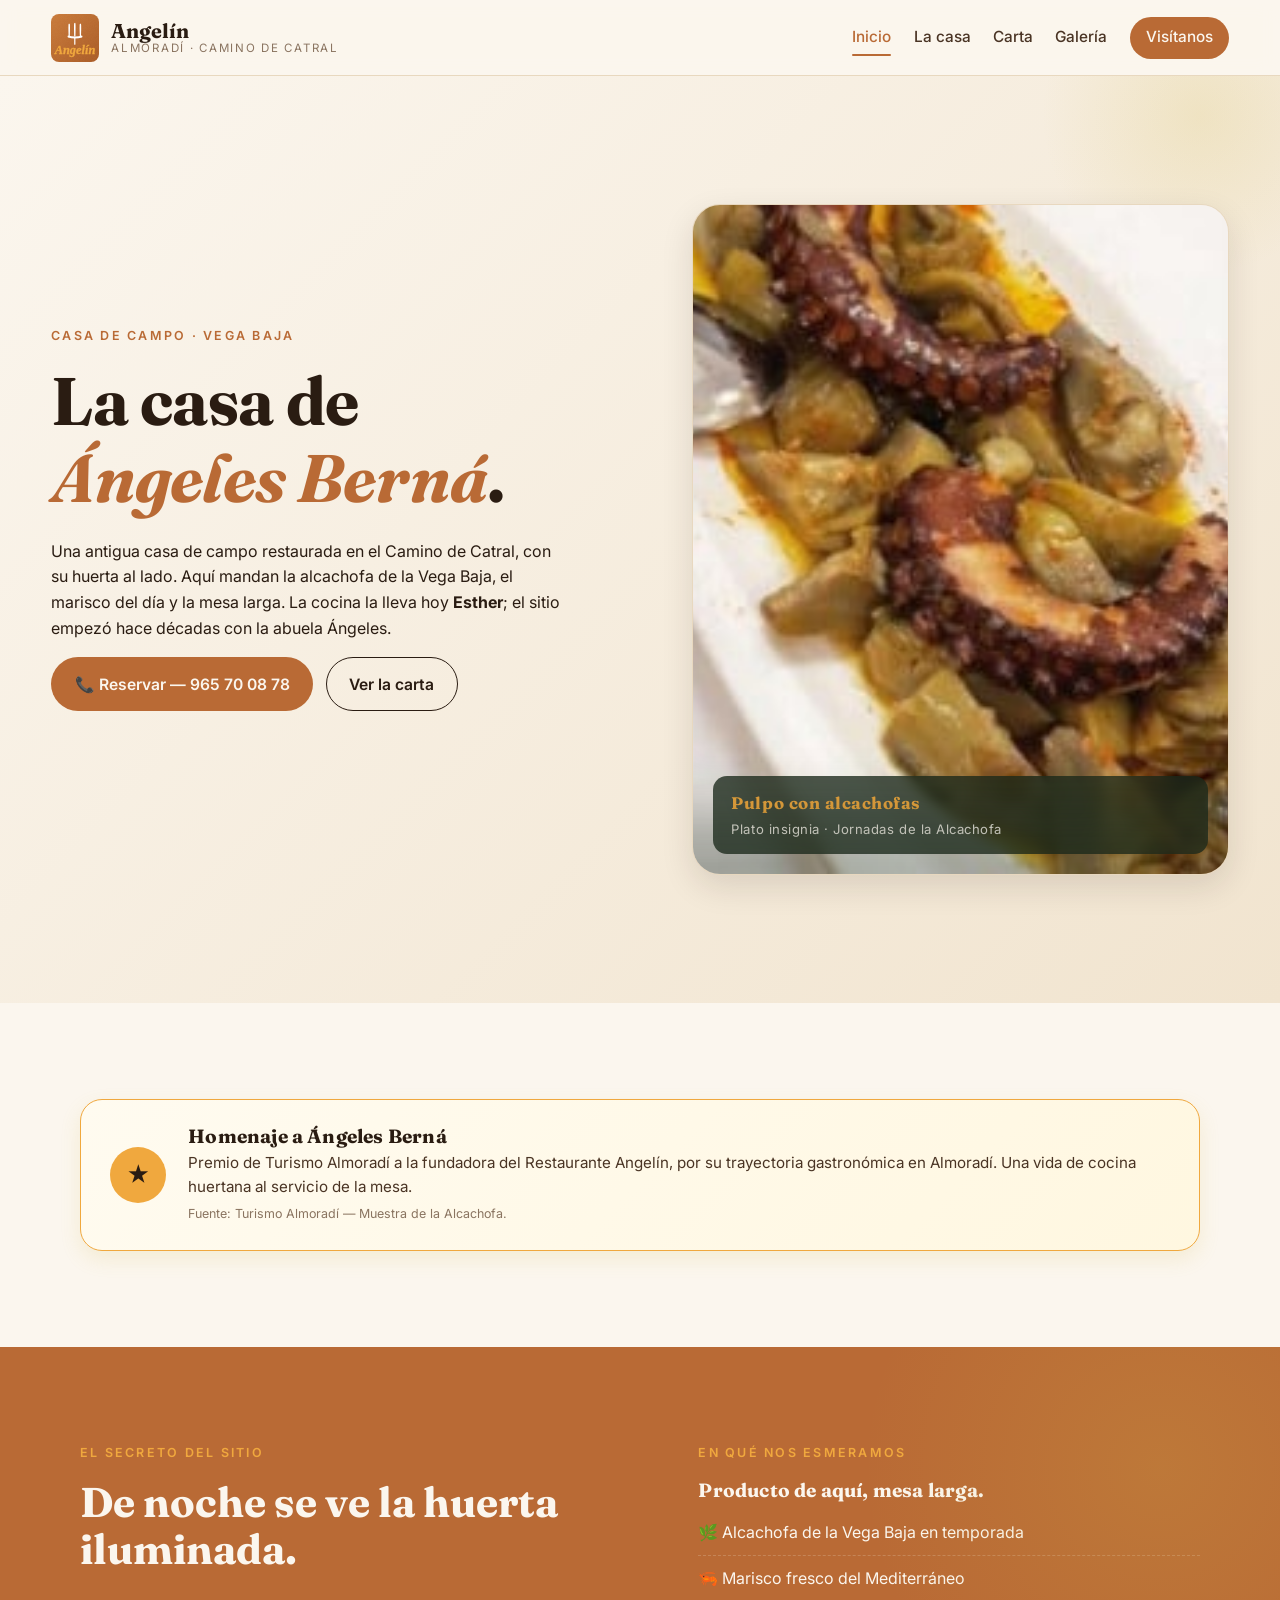
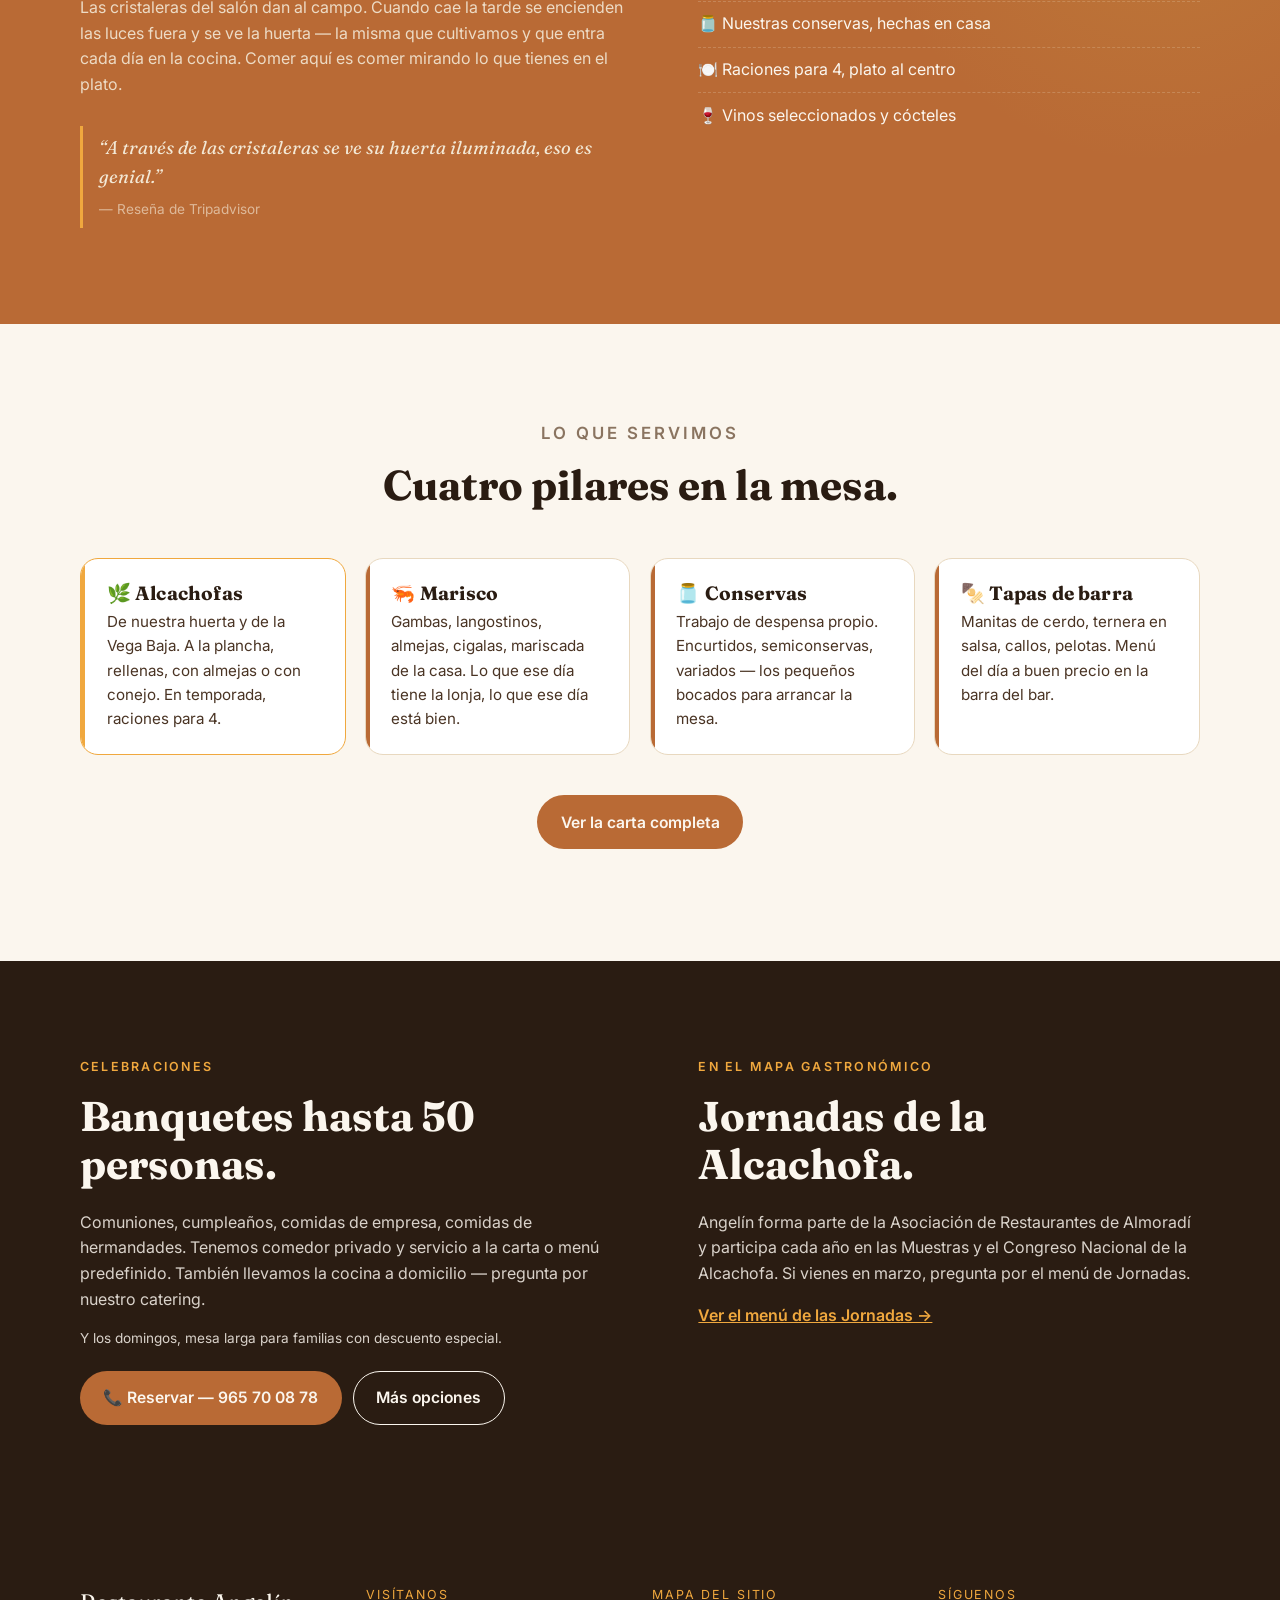
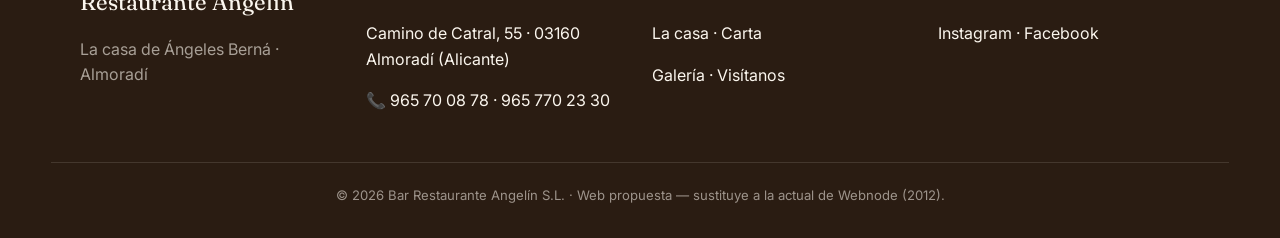
==== commit 3b697814: "﻿feat: rebranding con logo y paleta reales de Angelin - Nuevo logo SVG: tenedor blanco sobre terraco" ====
--- a/index.html
+++ b/index.html
@@ -47,11 +47,7 @@
 <header class="site-header">
   <a class="brand" href="index.html" aria-label="Inicio">
     <span class="brand-mark" aria-hidden="true">
-      <svg viewBox="0 0 40 40" width="36" height="36">
-        <path d="M20 6 C12 12, 12 26, 20 34 C28 26, 28 12, 20 6 Z" fill="none" stroke="currentColor" stroke-width="1.5" stroke-linejoin="round"/>
-        <path d="M20 6 L20 34" stroke="currentColor" stroke-width="1.1"/>
-        <path d="M15 13 L20 15 M25 13 L20 15 M14 19 L20 21 M26 19 L20 21 M16 26 L20 28 M24 26 L20 28" stroke="currentColor" stroke-width="0.9" fill="none"/>
-      </svg>
+      <img src="assets/img/logo.svg" alt="" width="48" height="48" style="display:block;border-radius:8px">
     </span>
     <span class="brand-text">
       <span class="brand-name">Angelín</span>
@@ -195,7 +191,7 @@
     </div>
     <div>
       <p class="footer-title">Síguenos</p>
-      <p><a href="https://www.instagram.com/barrestauranteangelin/" rel="noopener" target="_blank">Instagram</a></p>
+      <p><a href="https://www.instagram.com/barrestauranteangelin/" rel="noopener" target="_blank">Instagram</a> · <a href="https://www.facebook.com/profile.php?id=100063507461143" rel="noopener" target="_blank">Facebook</a></p>
     </div>
   </div>
   <p class="legal">© <span id="anyo"></span> Bar Restaurante Angelín S.L. · Web propuesta — sustituye a la actual de Webnode (2012).</p>
--- a/assets/css/styles.css
+++ b/assets/css/styles.css
@@ -1,23 +1,24 @@
 /* ============ Restaurante Angelín — estilos ============
-   Paleta de huerta: verde campo, amarillo alcachofa y tierra tostada.
-   Distinta de El Ángel (terracota/oro). */
+   Paleta tomada de su logo real:
+   terracota (fondo del logo), amarillo Angelín (lettering) y blanco. */
 :root {
-  --cream: #f6efde;
-  --cream-2: #ecdfbe;
-  --ink: #1c2a1c;
-  --ink-2: #2f3d2e;
-  --muted: #6b6f5a;
-  --line: #d6cdb1;
-  --terracota: #3d6b3a;   /* verde huerta (acento principal) */
-  --terracota-d: #2a4f28; /* verde oscuro hover */
-  --oro: #d2b94a;         /* amarillo alcachofa */
-  --tostado: #a8754a;     /* tierra tostada (acento secundario) */
-  --shadow: 0 12px 32px rgba(28, 42, 28, 0.10);
+  --cream: #fbf6ee;
+  --cream-2: #f1e4cf;
+  --ink: #2a1c12;          /* marrón muy oscuro, casi negro */
+  --ink-2: #4a3424;
+  --muted: #8a7460;
+  --line: #e8d8bf;
+  --terracota: #b96a35;    /* terracota del logo (principal) */
+  --terracota-d: #8c4d24;  /* terracota oscuro hover */
+  --oro: #f0a83e;          /* amarillo Angelín del lettering */
+  --oro-d: #d88f24;
+  --tostado: #c97a3a;      /* tierra tostada del fondo */
+  --shadow: 0 12px 32px rgba(42, 28, 18, 0.12);
 }
 body {
   background:
-    radial-gradient(circle at 0% 0%, rgba(210, 185, 74, 0.06), transparent 35%),
-    radial-gradient(circle at 100% 100%, rgba(61, 107, 58, 0.06), transparent 40%),
+    radial-gradient(circle at 0% 0%, rgba(240, 168, 62, 0.07), transparent 40%),
+    radial-gradient(circle at 100% 100%, rgba(185, 106, 53, 0.07), transparent 45%),
     var(--cream);
   background-attachment: fixed;
 }
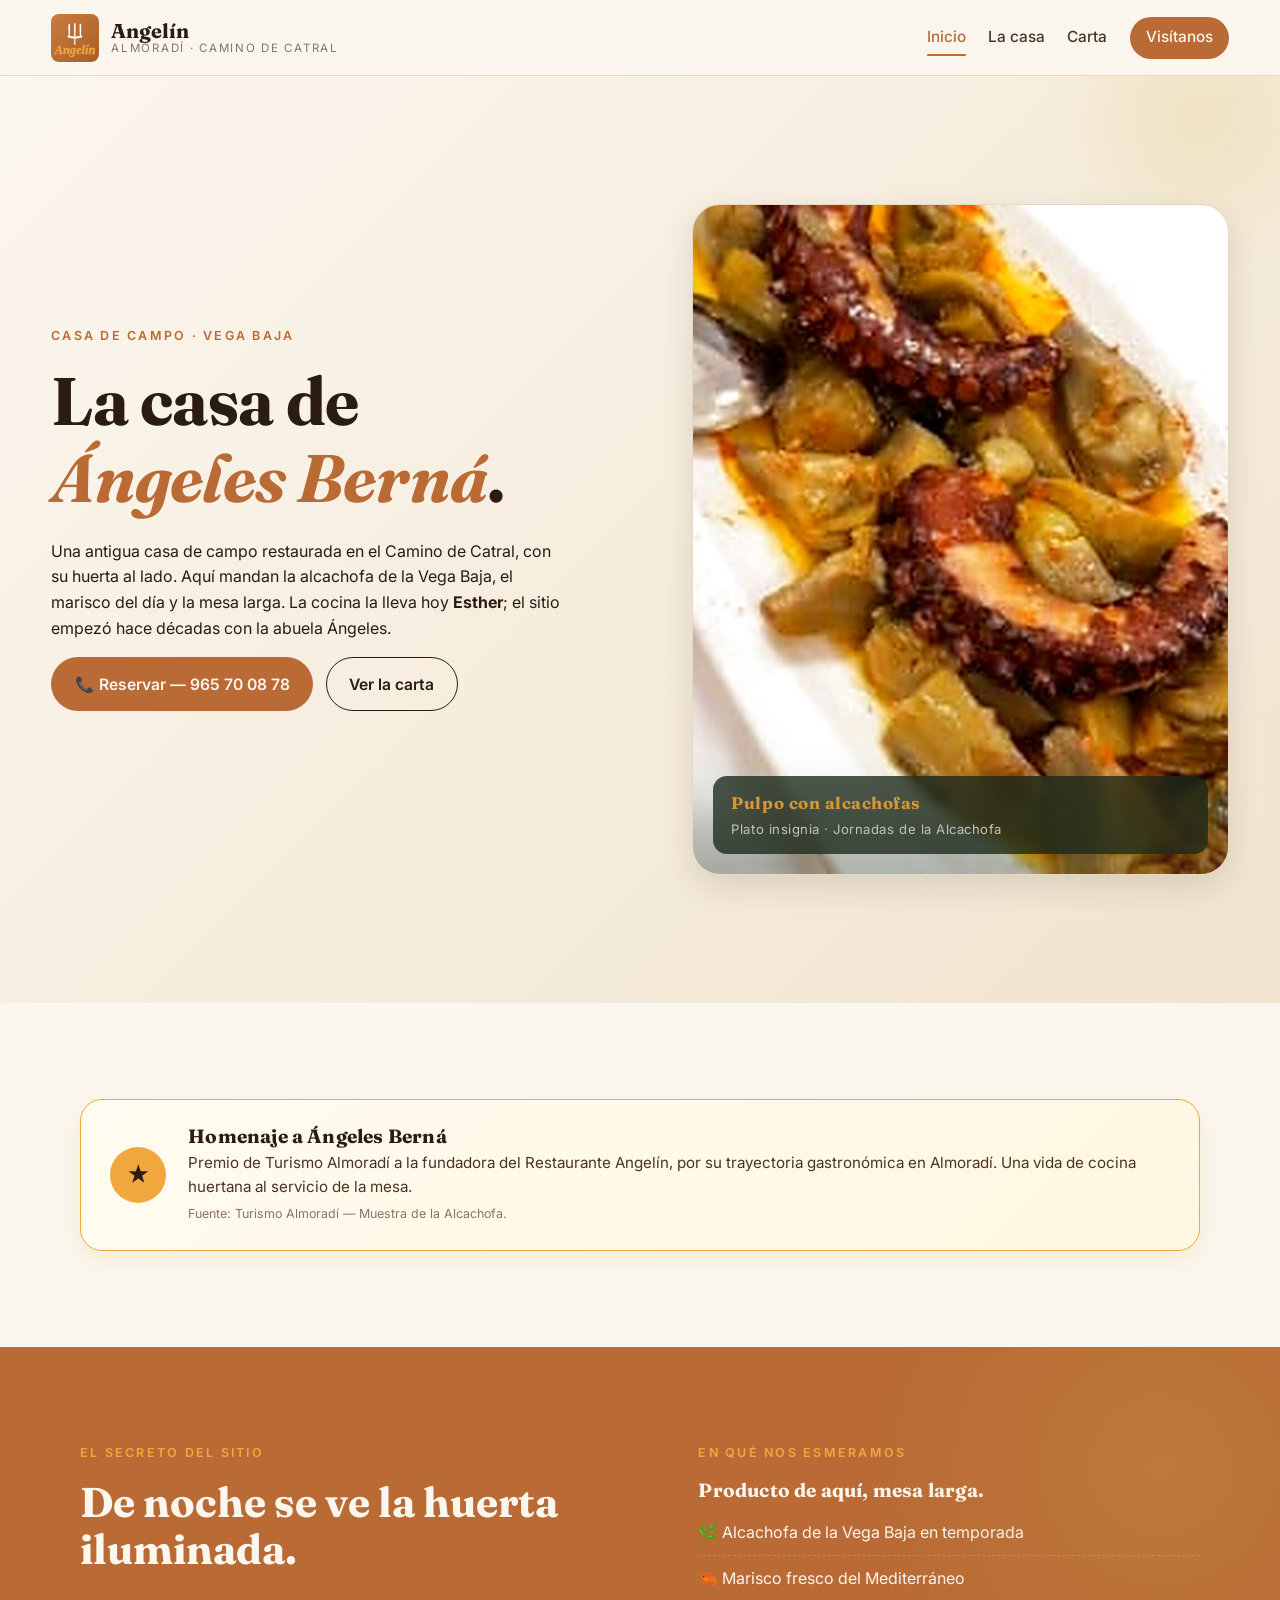
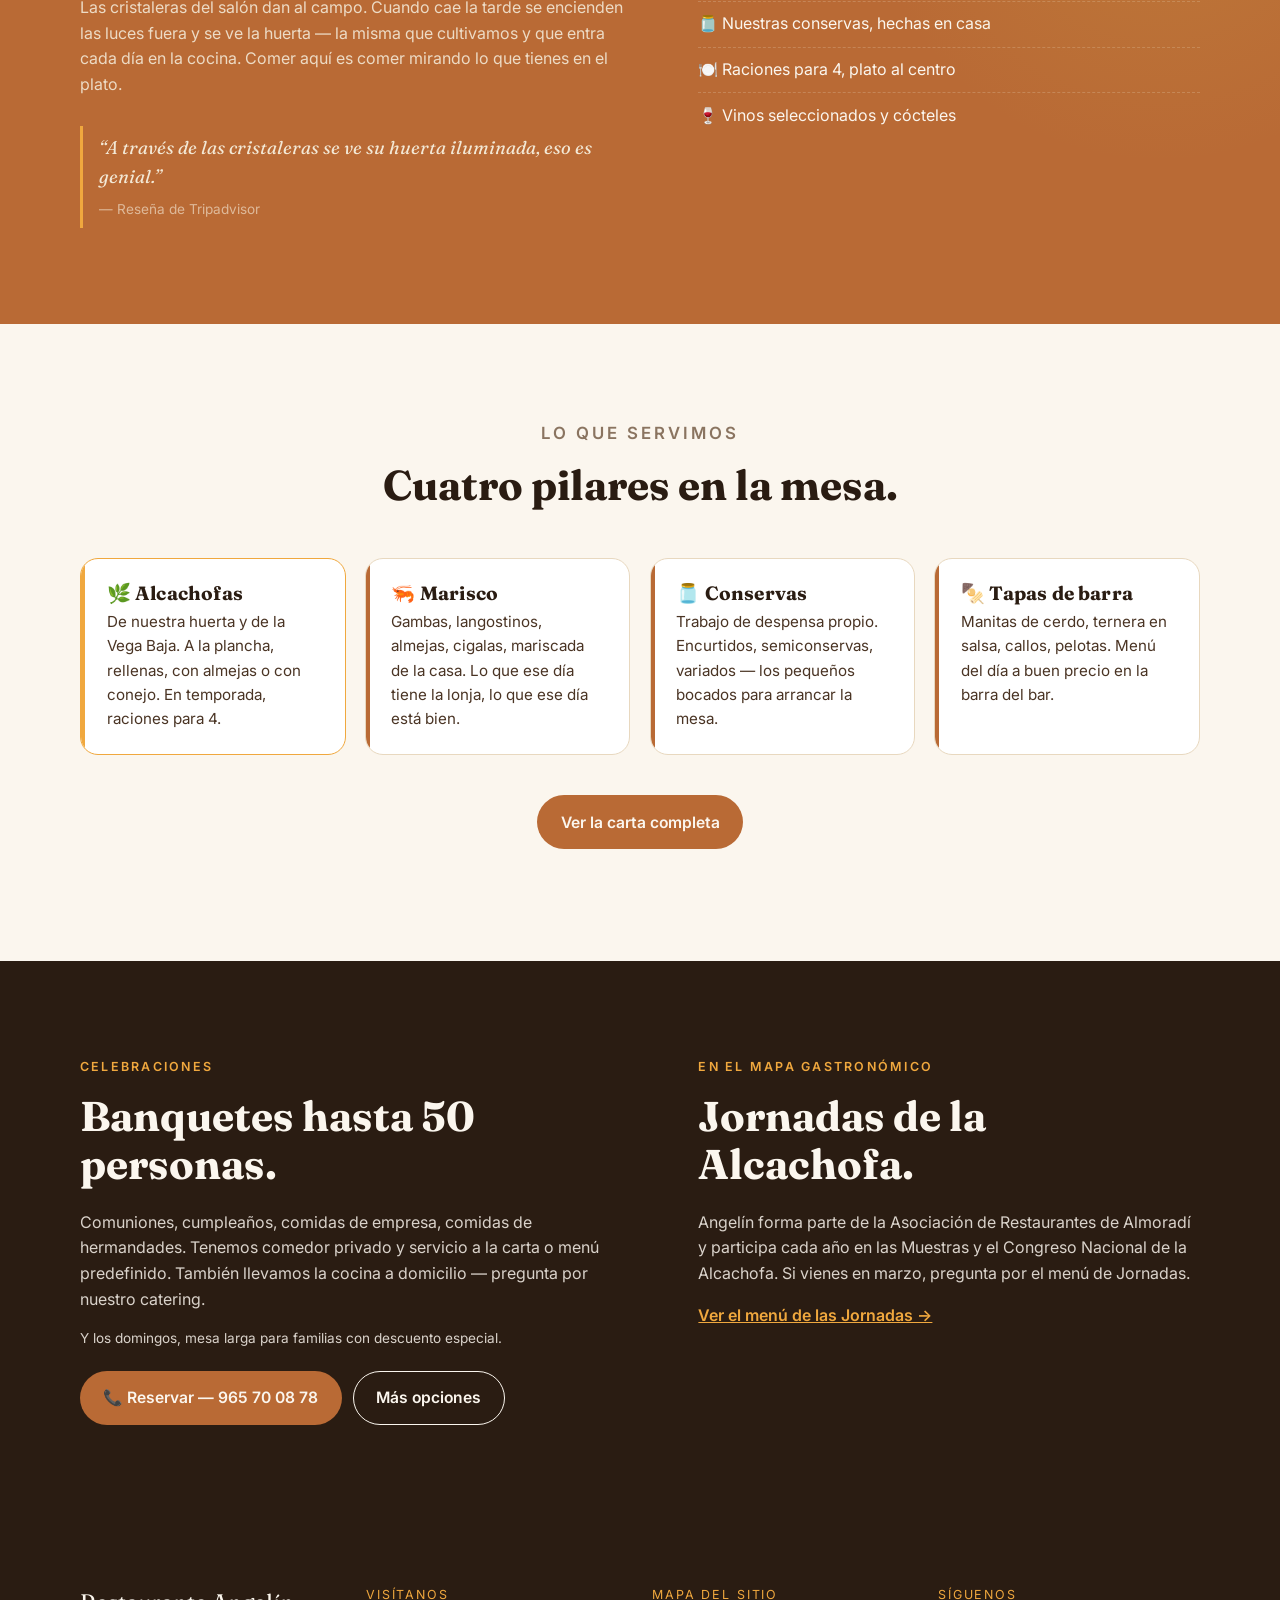
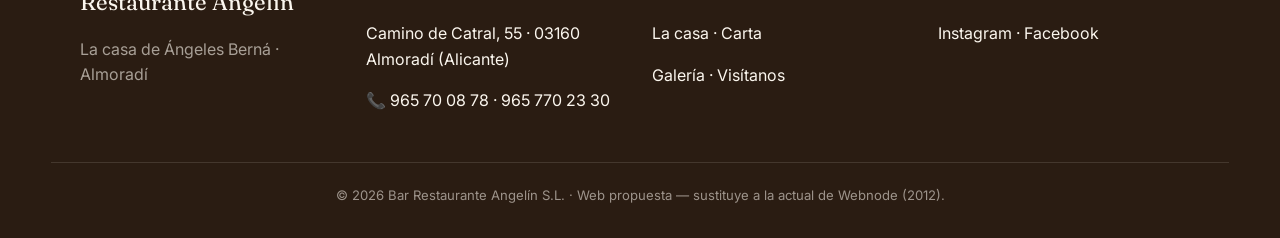
==== commit b4d34b32: "﻿feat: fusiona Carta y Galeria en una sola pagina - carta.html incluye ahora la galeria al final (an" ====
--- a/index.html
+++ b/index.html
@@ -59,7 +59,6 @@
     <a href="index.html" class="is-active">Inicio</a>
     <a href="historia.html">La casa</a>
     <a href="carta.html">Carta</a>
-    <a href="galeria.html">Galería</a>
     <a href="visitanos.html" class="nav-cta">Visítanos</a>
   </nav>
 </header>
--- a/assets/css/styles.css
+++ b/assets/css/styles.css
@@ -460,6 +460,61 @@
   position: absolute; inset: 0; width: 100%; height: 100%;
   object-fit: cover; display: block;
 }
+
+/* -------- Lightbox -------- */
+.lightbox {
+  position: fixed; inset: 0; z-index: 9999;
+  background: rgba(0, 0, 0, 0.92);
+  display: none; align-items: center; justify-content: center;
+  padding: 2vw; cursor: zoom-out;
+  animation: lb-fade 0.18s ease-out;
+}
+.lightbox.is-open { display: flex; }
+.lightbox-stage {
+  margin: 0; max-width: 95vw; max-height: 92vh;
+  display: flex; flex-direction: column; gap: 1rem; align-items: center;
+}
+.lightbox img {
+  max-width: 95vw; max-height: 80vh;
+  object-fit: contain;
+  box-shadow: 0 20px 60px rgba(0, 0, 0, 0.6);
+  border-radius: 4px; background: #111;
+}
+.lightbox-caption {
+  color: rgba(255, 255, 255, 0.92);
+  font-family: inherit; font-size: 0.95rem;
+  text-align: center; margin: 0; padding: 0 1rem;
+  letter-spacing: 0.02em;
+}
+.lightbox-close, .lightbox-nav {
+  position: absolute; background: rgba(255, 255, 255, 0.12);
+  color: white; border: 0; border-radius: 50%;
+  cursor: pointer; transition: background 0.15s, transform 0.15s;
+  display: flex; align-items: center; justify-content: center;
+  font-family: inherit; line-height: 1;
+}
+.lightbox-close:hover, .lightbox-nav:hover {
+  background: rgba(255, 255, 255, 0.25); transform: scale(1.05);
+}
+.lightbox-close {
+  top: 16px; right: 16px;
+  width: 44px; height: 44px; font-size: 1.6rem;
+}
+.lightbox-nav {
+  top: 50%; transform: translateY(-50%);
+  width: 52px; height: 52px; font-size: 1.8rem;
+}
+.lightbox-nav:hover { transform: translateY(-50%) scale(1.05); }
+.lightbox-prev { left: 16px; }
+.lightbox-next { right: 16px; }
+.gallery figure { cursor: zoom-in; transition: transform 0.15s; }
+.gallery figure:hover { transform: scale(1.02); }
+.gallery figure:focus-visible { outline: 3px solid var(--terracota); outline-offset: 3px; }
+@keyframes lb-fade { from { opacity: 0; } to { opacity: 1; } }
+@media (max-width: 600px) {
+  .lightbox-nav { width: 40px; height: 40px; font-size: 1.4rem; }
+  .lightbox-close { width: 38px; height: 38px; font-size: 1.4rem; top: 10px; right: 10px; }
+}
 .gallery figure.is-real::before { background: var(--oro); color: var(--ink); }
 
 .section-reservas { background: var(--ink); color: var(--cream); }
